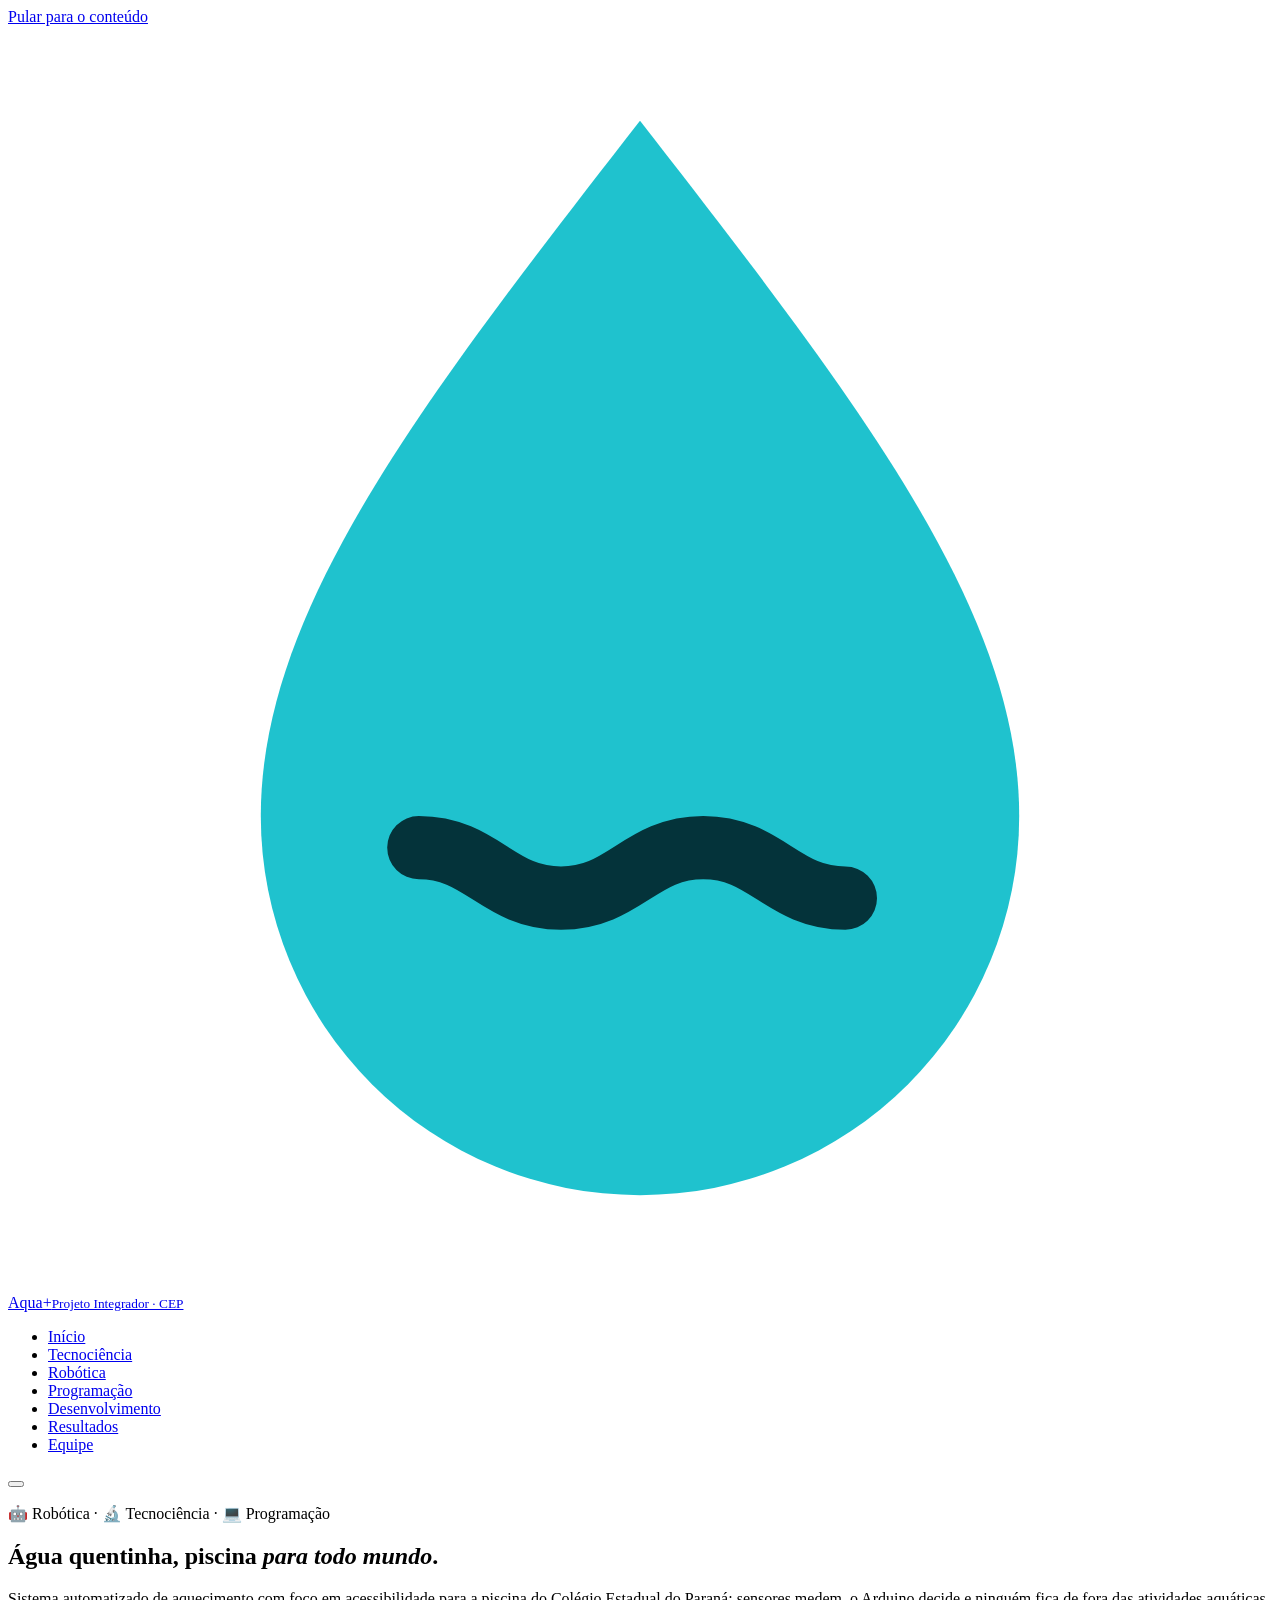
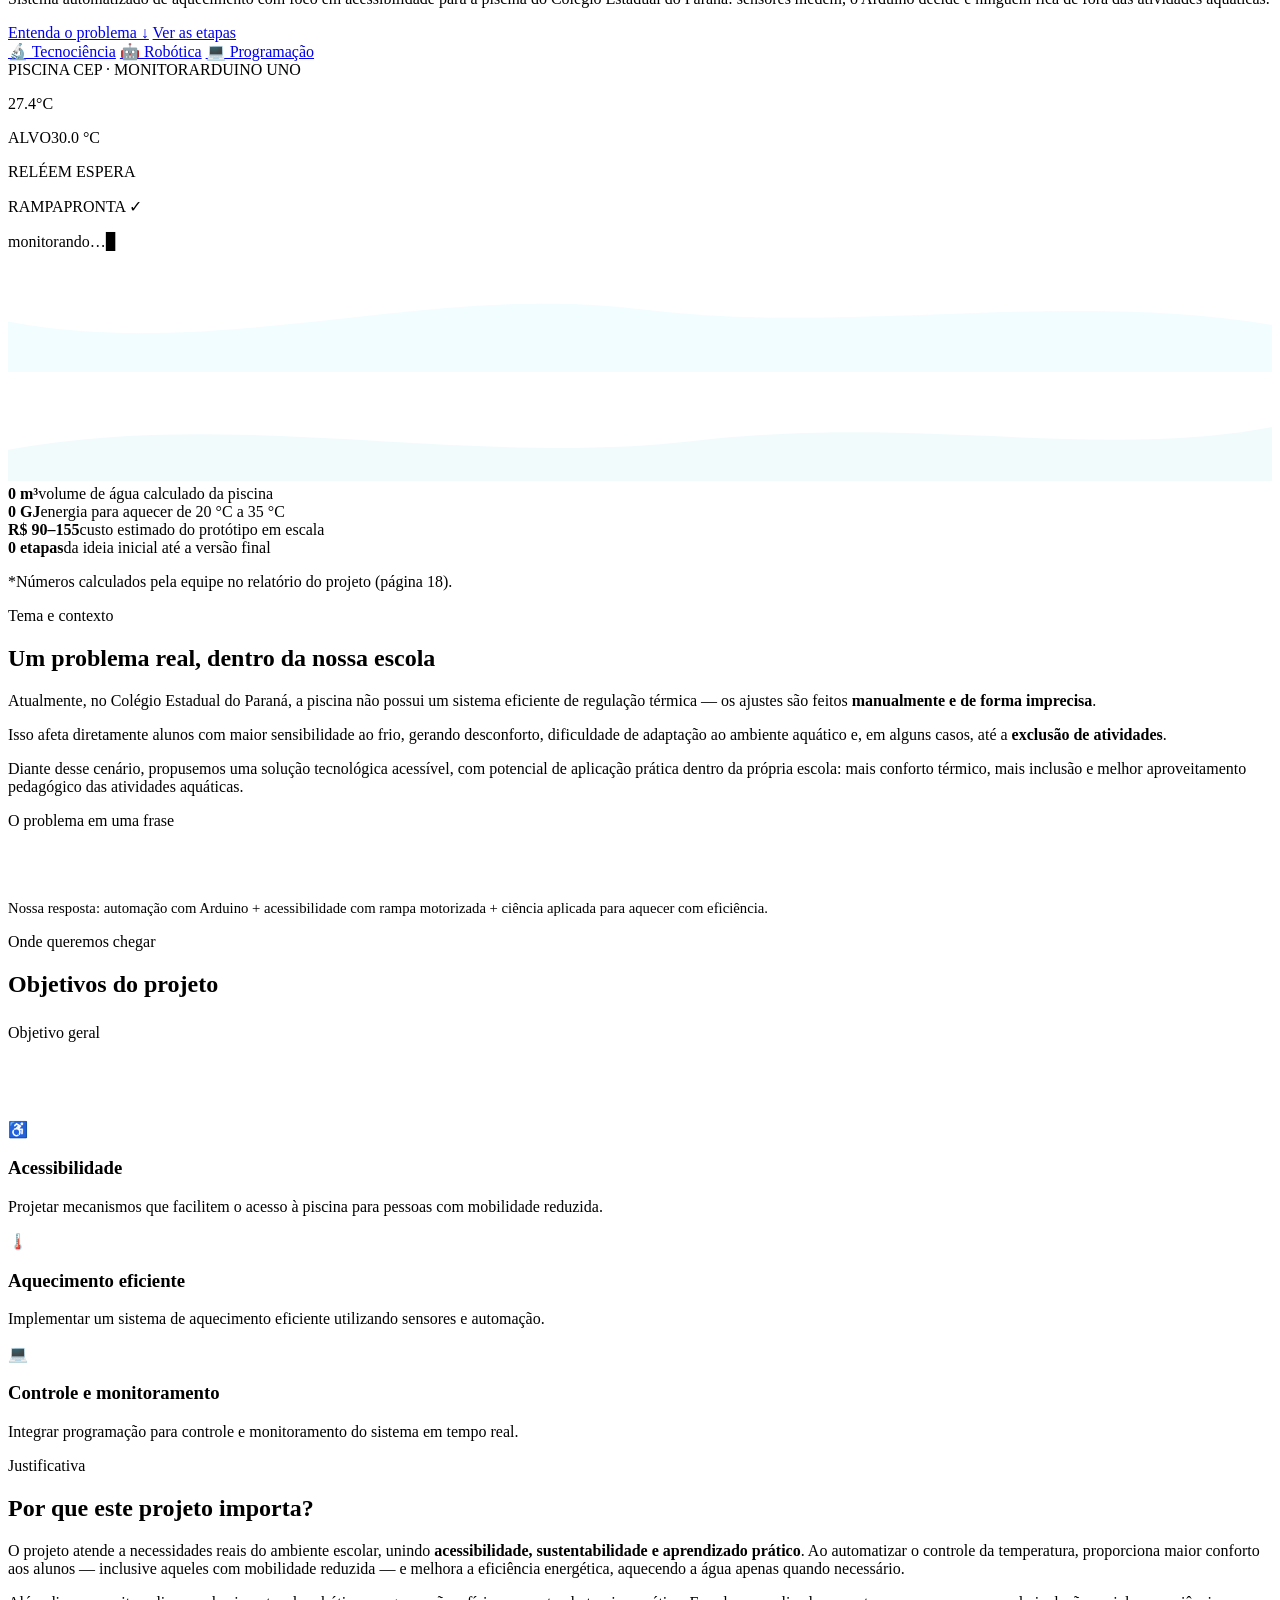
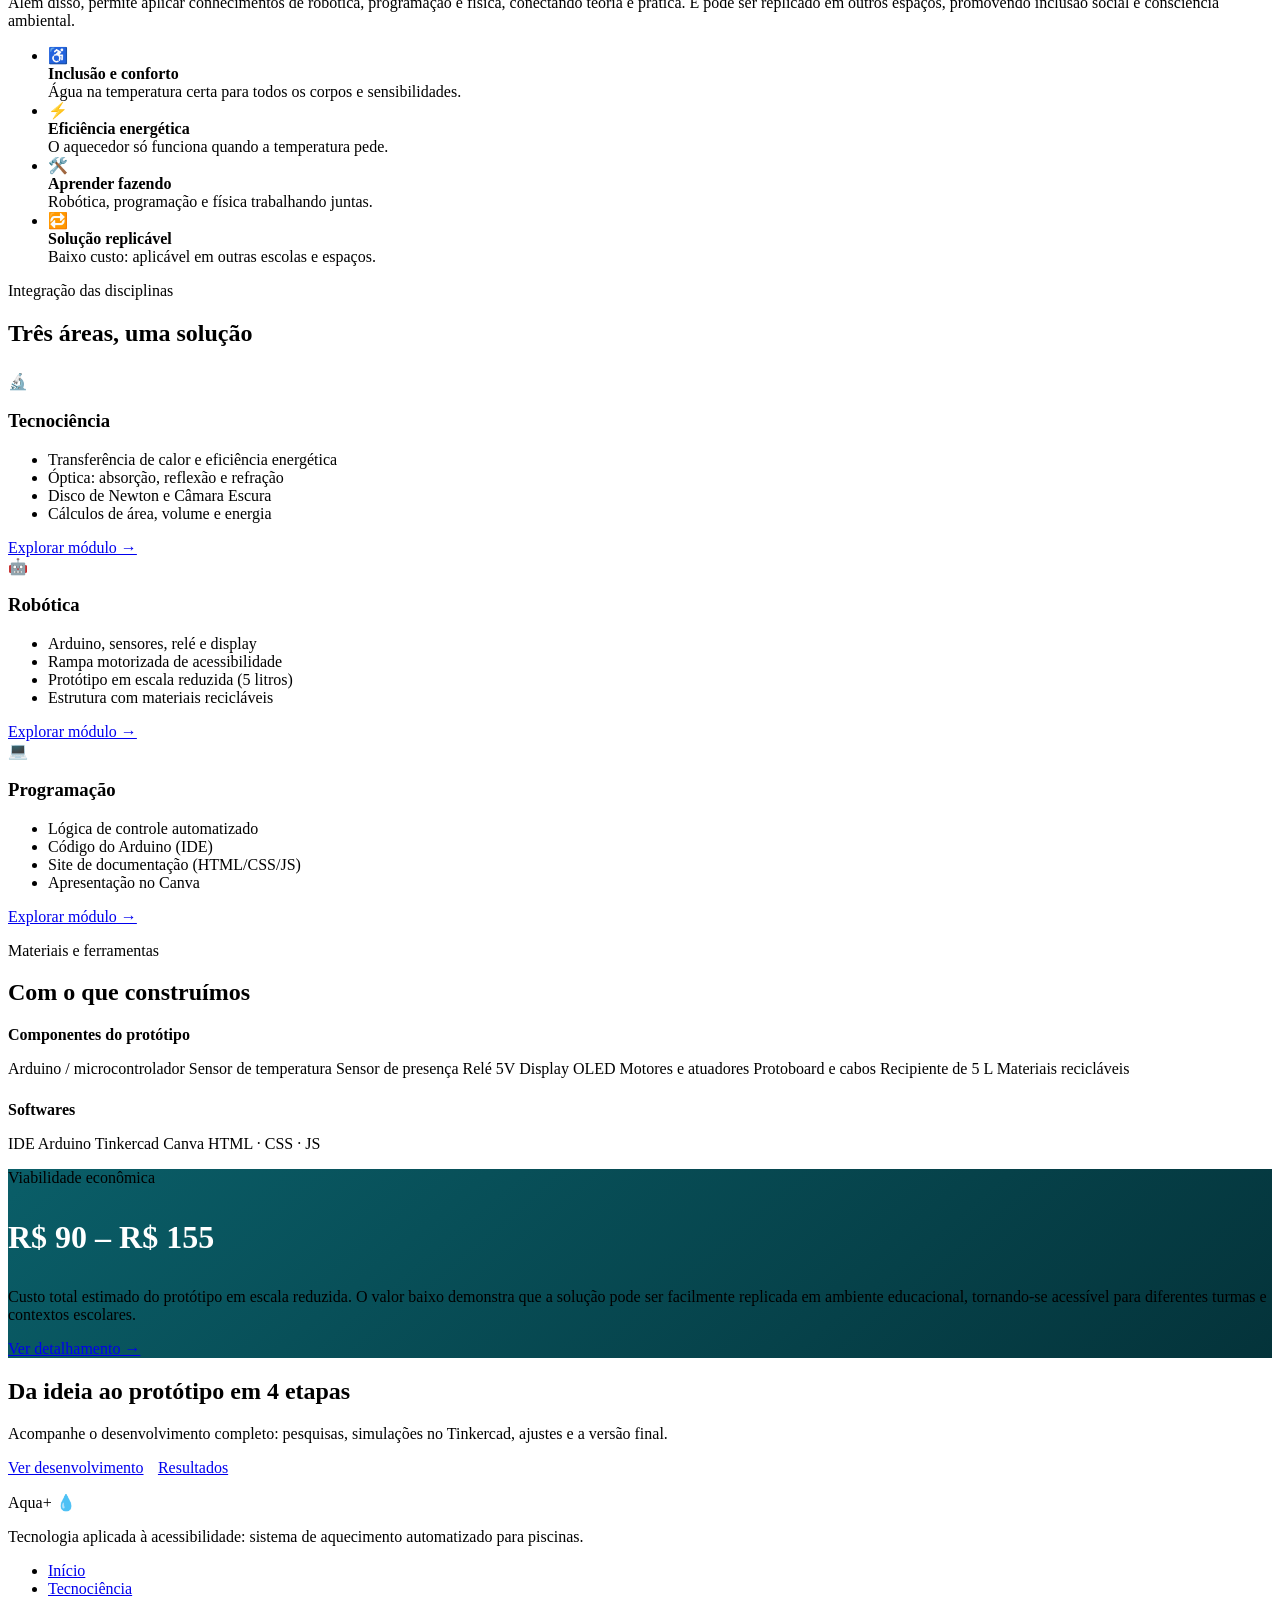
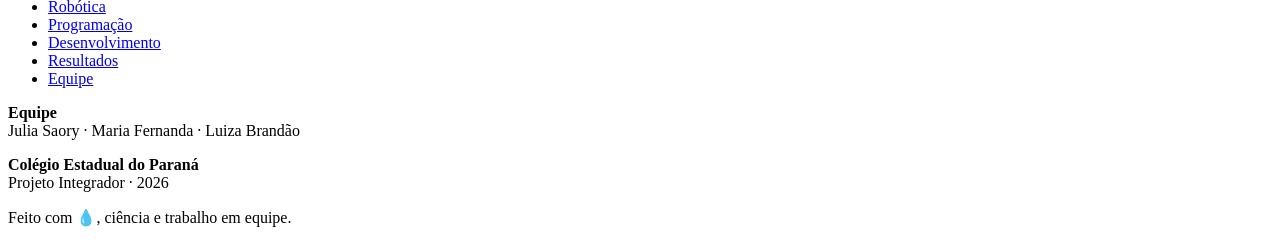
==== index.html @ fa9d85ea "Add initial HTML structure for Aqua+ project This is the initial commit of the project, containing t" ====
<!DOCTYPE html>
<html lang="pt-BR">
<head>
<meta charset="UTF-8">
<meta name="viewport" content="width=device-width, initial-scale=1.0">
<title>Início · Aqua+ — Aquecimento Automatizado e Acessibilidade | Projeto Integrador CEP</title>
<meta name="description" content="Sistema automatizado de aquecimento com foco em acessibilidade para a piscina do Colégio Estadual do Paraná — Projeto Integrador de Robótica, Tecnociência e Programação.">
<meta name="theme-color" content="#04333a">
<link rel="icon" href="data:image/svg+xml,<svg xmlns=%22http://www.w3.org/2000/svg%22 viewBox=%220 0 100 100%22><text y=%22.9em%22 font-size=%2290%22>💧</text></svg>">
<link rel="preconnect" href="https://fonts.googleapis.com">
<link rel="preconnect" href="https://fonts.gstatic.com" crossorigin>
<link href="https://fonts.googleapis.com/css2?family=Atkinson+Hyperlegible:ital,wght@0,400;0,700;1,400&family=JetBrains+Mono:wght@400;700&family=Unbounded:wght@400;600;700;900&display=swap" rel="stylesheet">
<link rel="stylesheet" href="css/estilo.css">
</head>
<body>
<a class="pular" href="#conteudo">Pular para o conteúdo</a>

<header class="topbar">
  <div class="wrap">
    <a class="brand" href="index.html">
      <svg class="brand-mark" viewBox="0 0 40 40" aria-hidden="true">
        <path d="M20 3C13 12 8 18.5 8 25a12 12 0 0 0 24 0c0-6.5-5-13-12-22Z" fill="#1fc2ce"/>
        <path d="M13 26c2 0 2.5 1.6 4.5 1.6S20 26 22 26s2.5 1.6 4.5 1.6" stroke="#04333a" stroke-width="2" fill="none" stroke-linecap="round"/>
      </svg>
      <span class="brand-text">Aqua+<small>Projeto Integrador · CEP</small></span>
    </a>
    <nav class="menu" aria-label="Navegação principal">
      <ul>
        <li><a href="index.html" class="active" aria-current="page">Início</a></li>
        <li><a href="tecnociencia.html">Tecnociência</a></li>
        <li><a href="robotica.html">Robótica</a></li>
        <li><a href="programacao.html">Programação</a></li>
        <li><a href="desenvolvimento.html">Desenvolvimento</a></li>
        <li><a href="resultados.html">Resultados</a></li>
        <li><a href="equipe.html">Equipe</a></li>
      </ul>
    </nav>
    <button class="nav-toggle" aria-expanded="false" aria-label="Abrir menu">
      <span></span><span></span><span></span>
    </button>
  </div>
</header>

<main id="conteudo">

  <!-- HERO -->
  <section class="hero">
    <div class="wrap hero-grid">
      <div>
        <p class="eyebrow">🤖 Robótica · 🔬 Tecnociência · 💻 Programação</p>
        <h1 class="hero-title">Água quentinha, piscina <em>para todo mundo</em>.</h1>
        <p class="hero-sub">
          Sistema automatizado de aquecimento com foco em acessibilidade para a piscina do
          Colégio Estadual do Paraná: sensores medem, o Arduino decide e ninguém fica de fora
          das atividades aquáticas.
        </p>
        <div class="hero-actions">
          <a class="btn btn-solid" href="#contexto">Entenda o problema ↓</a>
          <a class="btn btn-line" href="desenvolvimento.html">Ver as etapas</a>
        </div>
        <div class="hero-disc">
          <a class="chip-disc" href="tecnociencia.html">🔬 Tecnociência</a>
          <a class="chip-disc" href="robotica.html">🤖 Robótica</a>
          <a class="chip-disc" href="programacao.html">💻 Programação</a>
        </div>
      </div>
      <div class="hero-painel">
        <div class="oled" aria-label="Simulação do painel do sistema: temperatura da piscina em torno de 27 graus, alvo de 30 graus, relé em espera e rampa pronta.">
          <div class="oled-head"><span>PISCINA CEP · MONITOR</span><span>ARDUINO UNO</span></div>
          <p class="oled-temp"><span data-oled-temp>27.4</span>°C</p>
          <p class="oled-line"><span>ALVO</span><span>30.0 °C</span></p>
          <p class="oled-line"><span>RELÉ</span><span class="standby">EM ESPERA</span></p>
          <p class="oled-line"><span>RAMPA</span><span class="ok">PRONTA ✓</span></p>
          <p class="oled-status">monitorando…<span class="cursor">▊</span></p>
        </div>
      </div>
    </div>
    <div class="waves" aria-hidden="true">
      <svg class="w1" viewBox="0 0 1440 120" preserveAspectRatio="none"><path d="M0 62 C 240 108 480 18 720 48 C 960 78 1200 26 1440 66 L 1440 120 L 0 120 Z" fill="rgba(157,238,243,.14)"/></svg>
      <svg class="w2" viewBox="0 0 1440 120" preserveAspectRatio="none"><path d="M0 84 C 260 36 520 104 780 74 C 1040 44 1240 96 1440 58 L 1440 120 L 0 120 Z" fill="#f2fbfc"/></svg>
    </div>
  </section>

  <!-- NÚMEROS -->
  <div class="stats">
    <div class="wrap">
      <div class="stats-grid">
        <div class="stat reveal"><b><span class="num" data-count="4282.8" data-dec="1">0</span> m³</b><span>volume de água calculado da piscina</span></div>
        <div class="stat reveal"><b><span class="num" data-count="268.8" data-dec="1">0</span> GJ</b><span>energia para aquecer de 20 °C a 35 °C</span></div>
        <div class="stat reveal"><b>R$ 90–155</b><span>custo estimado do protótipo em escala</span></div>
        <div class="stat reveal"><b><span class="num" data-count="4">0</span> etapas</b><span>da ideia inicial até a versão final</span></div>
      </div>
      <p class="nota">*Números calculados pela equipe no relatório do projeto (página 18).</p>
    </div>
  </div>

  <!-- TEMA E CONTEXTO -->
  <section class="section" id="contexto">
    <div class="wrap split">
      <div>
        <p class="sec-tag">Tema e contexto</p>
        <h2 class="sec-title">Um problema real, dentro da nossa escola</h2>
        <p>
          Atualmente, no Colégio Estadual do Paraná, a piscina não possui um sistema eficiente
          de regulação térmica — os ajustes são feitos <strong>manualmente e de forma imprecisa</strong>.
        </p>
        <p style="margin-top:1rem">
          Isso afeta diretamente alunos com maior sensibilidade ao frio, gerando desconforto,
          dificuldade de adaptação ao ambiente aquático e, em alguns casos, até a
          <strong>exclusão de atividades</strong>.
        </p>
        <p style="margin-top:1rem">
          Diante desse cenário, propusemos uma solução tecnológica acessível, com potencial de
          aplicação prática dentro da própria escola: mais conforto térmico, mais inclusão e
          melhor aproveitamento pedagógico das atividades aquáticas.
        </p>
      </div>
      <div class="painel reveal">
        <p class="painel-rotulo">O problema em uma frase</p>
        <p style="font-size:1.25rem;line-height:1.5;color:#fff">
          “Sem controle preciso de temperatura, a piscina deixa de ser um espaço de
          aprendizagem para alguns estudantes.”
        </p>
        <p style="margin-top:1.2rem;font-size:.92rem">
          Nossa resposta: automação com Arduino + acessibilidade com rampa motorizada +
          ciência aplicada para aquecer com eficiência.
        </p>
      </div>
    </div>
  </section>

  <!-- OBJETIVOS -->
  <section class="section" id="objetivos" style="padding-top:0">
    <div class="wrap">
      <p class="sec-tag">Onde queremos chegar</p>
      <h2 class="sec-title">Objetivos do projeto</h2>
      <div class="grid" style="margin-top:1.6rem">
        <div class="painel reveal">
          <p class="painel-rotulo">Objetivo geral</p>
          <p style="font-size:1.12rem;color:#fff">
            Desenvolver um sistema integrado que combine soluções de acessibilidade e
            aquecimento para piscinas, utilizando conhecimentos de robótica, tecnociência e
            programação para criar uma solução funcional e sustentável.
          </p>
        </div>
        <div class="grid g3">
          <div class="card reveal"><span class="ico" aria-hidden="true">♿</span>
            <h3>Acessibilidade</h3>
            <p>Projetar mecanismos que facilitem o acesso à piscina para pessoas com mobilidade reduzida.</p>
          </div>
          <div class="card reveal"><span class="ico" aria-hidden="true">🌡️</span>
            <h3>Aquecimento eficiente</h3>
            <p>Implementar um sistema de aquecimento eficiente utilizando sensores e automação.</p>
          </div>
          <div class="card reveal"><span class="ico" aria-hidden="true">💻</span>
            <h3>Controle e monitoramento</h3>
            <p>Integrar programação para controle e monitoramento do sistema em tempo real.</p>
          </div>
        </div>
      </div>
    </div>
  </section>

  <!-- JUSTIFICATIVA -->
  <section class="section" id="justificativa" style="padding-top:0">
    <div class="wrap split">
      <div>
        <p class="sec-tag">Justificativa</p>
        <h2 class="sec-title">Por que este projeto importa?</h2>
        <p>
          O projeto atende a necessidades reais do ambiente escolar, unindo
          <strong>acessibilidade, sustentabilidade e aprendizado prático</strong>.
          Ao automatizar o controle da temperatura, proporciona maior conforto aos alunos —
          inclusive aqueles com mobilidade reduzida — e melhora a eficiência energética,
          aquecendo a água apenas quando necessário.
        </p>
        <p style="margin-top:1rem">
          Além disso, permite aplicar conhecimentos de robótica, programação e física,
          conectando teoria e prática. E pode ser replicado em outros espaços, promovendo
          inclusão social e consciência ambiental.
        </p>
      </div>
      <ul class="checklist">
        <li class="reveal"><span class="ok" aria-hidden="true">♿</span><div><strong>Inclusão e conforto</strong><br>Água na temperatura certa para todos os corpos e sensibilidades.</div></li>
        <li class="reveal"><span class="ok" aria-hidden="true">⚡</span><div><strong>Eficiência energética</strong><br>O aquecedor só funciona quando a temperatura pede.</div></li>
        <li class="reveal"><span class="ok" aria-hidden="true">🛠️</span><div><strong>Aprender fazendo</strong><br>Robótica, programação e física trabalhando juntas.</div></li>
        <li class="reveal"><span class="ok" aria-hidden="true">🔁</span><div><strong>Solução replicável</strong><br>Baixo custo: aplicável em outras escolas e espaços.</div></li>
      </ul>
    </div>
  </section>

  <!-- DISCIPLINAS -->
  <section class="section" id="disciplinas" style="padding-top:0">
    <div class="wrap">
      <p class="sec-tag">Integração das disciplinas</p>
      <h2 class="sec-title">Três áreas, uma solução</h2>
      <div class="grid g3" style="margin-top:1.6rem">
        <div class="card reveal">
          <span class="ico" aria-hidden="true">🔬</span>
          <h3>Tecnociência</h3>
          <ul>
            <li>Transferência de calor e eficiência energética</li>
            <li>Óptica: absorção, reflexão e refração</li>
            <li>Disco de Newton e Câmara Escura</li>
            <li>Cálculos de área, volume e energia</li>
          </ul>
          <a class="card-link" href="tecnociencia.html">Explorar módulo →</a>
        </div>
        <div class="card reveal">
          <span class="ico" aria-hidden="true">🤖</span>
          <h3>Robótica</h3>
          <ul>
            <li>Arduino, sensores, relé e display</li>
            <li>Rampa motorizada de acessibilidade</li>
            <li>Protótipo em escala reduzida (5 litros)</li>
            <li>Estrutura com materiais recicláveis</li>
          </ul>
          <a class="card-link" href="robotica.html">Explorar módulo →</a>
        </div>
        <div class="card reveal">
          <span class="ico" aria-hidden="true">💻</span>
          <h3>Programação</h3>
          <ul>
            <li>Lógica de controle automatizado</li>
            <li>Código do Arduino (IDE)</li>
            <li>Site de documentação (HTML/CSS/JS)</li>
            <li>Apresentação no Canva</li>
          </ul>
          <a class="card-link" href="programacao.html">Explorar módulo →</a>
        </div>
      </div>
    </div>
  </section>

  <!-- MATERIAIS -->
  <section class="section" id="materiais" style="padding-top:0">
    <div class="wrap split">
      <div>
        <p class="sec-tag">Materiais e ferramentas</p>
        <h2 class="sec-title">Com o que construímos</h2>
        <p><strong>Componentes do protótipo</strong></p>
        <div style="margin:.6rem 0 1.4rem">
          <span class="tag">Arduino / microcontrolador</span>
          <span class="tag">Sensor de temperatura</span>
          <span class="tag">Sensor de presença</span>
          <span class="tag">Relé 5V</span>
          <span class="tag">Display OLED</span>
          <span class="tag">Motores e atuadores</span>
          <span class="tag">Protoboard e cabos</span>
          <span class="tag">Recipiente de 5 L</span>
          <span class="tag">Materiais recicláveis</span>
        </div>
        <p><strong>Softwares</strong></p>
        <div style="margin-top:.6rem">
          <span class="tag">IDE Arduino</span>
          <span class="tag">Tinkercad</span>
          <span class="tag">Canva</span>
          <span class="tag">HTML · CSS · JS</span>
        </div>
      </div>
      <div class="painel heat reveal" style="background:linear-gradient(140deg,#0a5e68,#04333a)">
        <p class="painel-rotulo">Viabilidade econômica</p>
        <p style="font-size:2rem;font-family:var(--display);font-weight:900;color:#fff">R$ 90 – R$ 155</p>
        <p style="margin-top:.8rem">
          Custo total estimado do protótipo em escala reduzida. O valor baixo demonstra que a
          solução pode ser facilmente replicada em ambiente educacional, tornando-se acessível
          para diferentes turmas e contextos escolares.
        </p>
        <a class="btn btn-solid" style="margin-top:1.4rem" href="robotica.html">Ver detalhamento →</a>
      </div>
    </div>
  </section>

  <!-- CTA -->
  <section class="section" style="padding-top:0">
    <div class="wrap">
      <div class="cta-band reveal">
        <div>
          <h2>Da ideia ao protótipo em 4 etapas</h2>
          <p>Acompanhe o desenvolvimento completo: pesquisas, simulações no Tinkercad, ajustes e a versão final.</p>
        </div>
        <div style="display:flex;gap:.9rem;flex-wrap:wrap;position:relative;z-index:2">
          <a class="btn btn-solid" href="desenvolvimento.html">Ver desenvolvimento</a>
          <a class="btn btn-line" href="resultados.html">Resultados</a>
        </div>
      </div>
    </div>
  </section>

</main>

<footer class="footer">
  <div class="wrap footer-grid">
    <div>
      <p class="footer-brand">Aqua+ 💧</p>
      <p>Tecnologia aplicada à acessibilidade: sistema de aquecimento automatizado para piscinas.</p>
    </div>
    <nav aria-label="Mapa do site">
      <ul>
        <li><a href="index.html">Início</a></li>
        <li><a href="tecnociencia.html">Tecnociência</a></li>
        <li><a href="robotica.html">Robótica</a></li>
        <li><a href="programacao.html">Programação</a></li>
        <li><a href="desenvolvimento.html">Desenvolvimento</a></li>
        <li><a href="resultados.html">Resultados</a></li>
        <li><a href="equipe.html">Equipe</a></li>
      </ul>
    </nav>
    <div>
      <p><strong>Equipe</strong><br>Julia Saory · Maria Fernanda · Luiza Brandão</p>
      <p><strong>Colégio Estadual do Paraná</strong><br>Projeto Integrador · <span id="ano">2026</span></p>
    </div>
  </div>
  <div class="wrap footer-base"><p>Feito com 💧, ciência e trabalho em equipe.</p></div>
</footer>

<script src="js/script.js"></script>
</body>
</html>
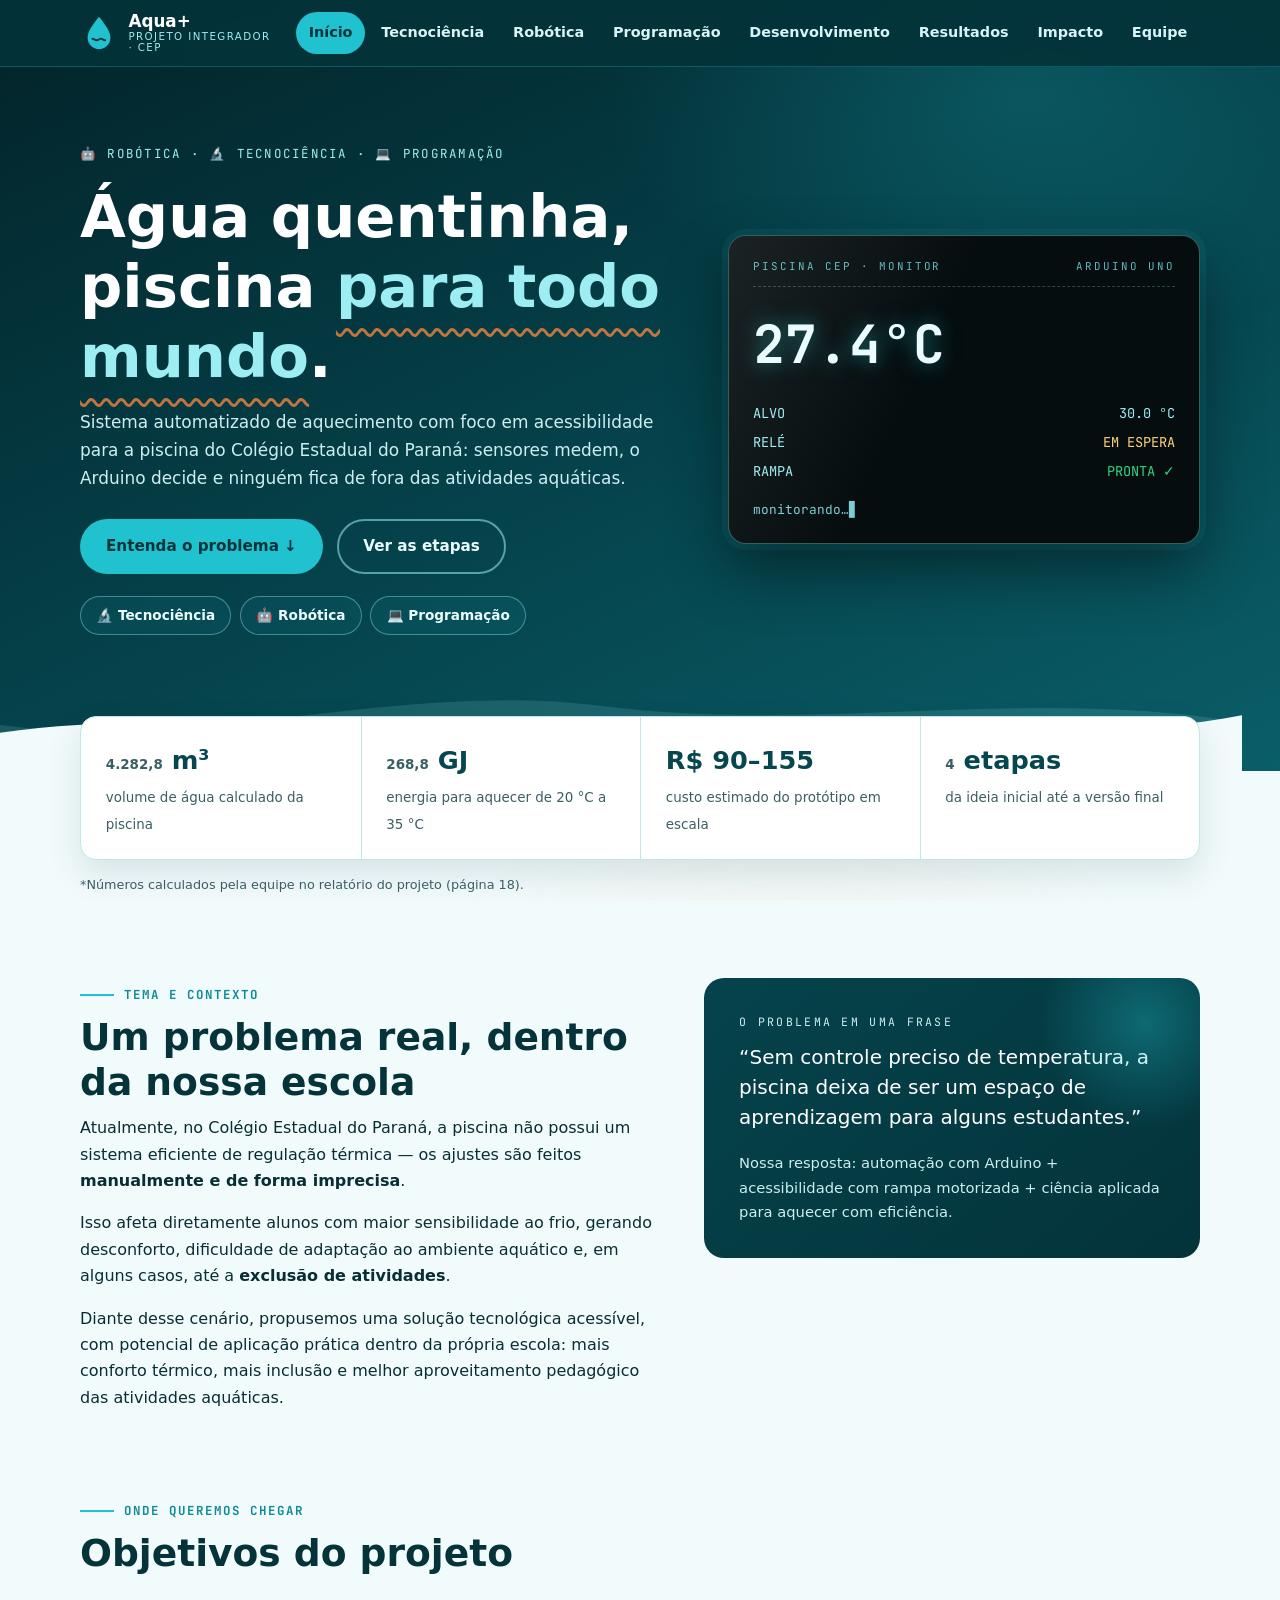
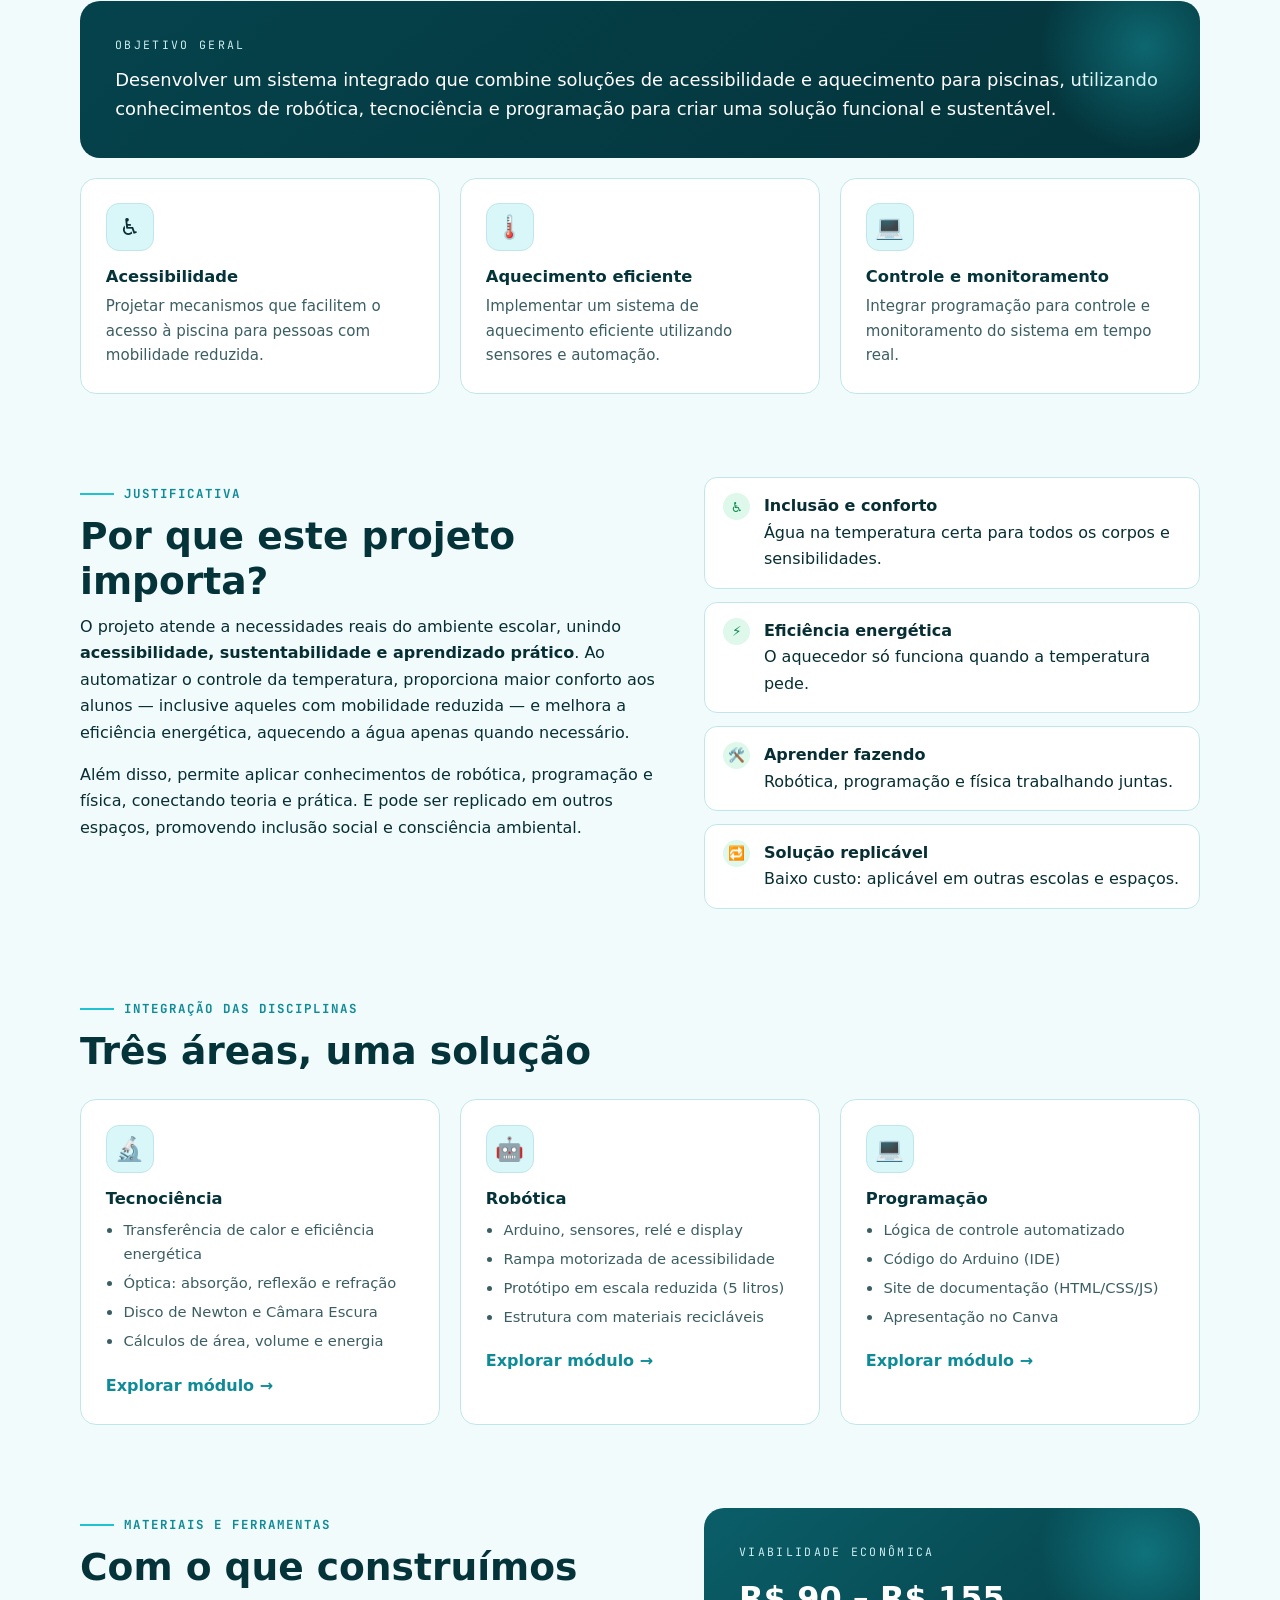
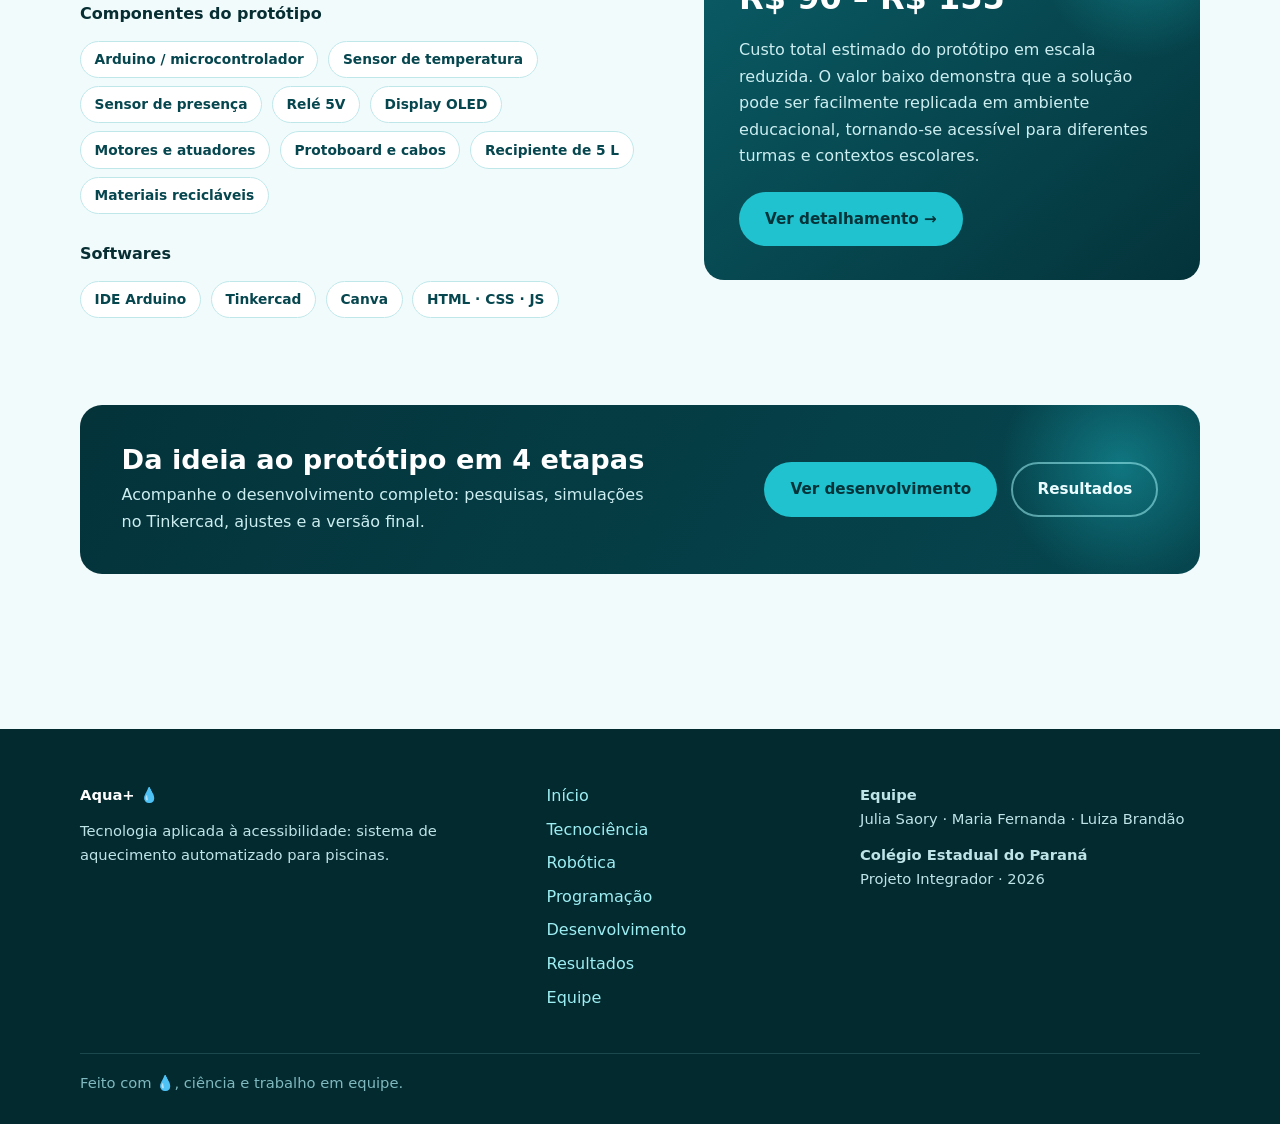
==== commit b9c44a7c: "Replace 'Equipe' link with 'Impacto' and add it back" ====
--- a/index.html
+++ b/index.html
@@ -32,7 +32,8 @@
         <li><a href="programacao.html">Programação</a></li>
         <li><a href="desenvolvimento.html">Desenvolvimento</a></li>
         <li><a href="resultados.html">Resultados</a></li>
-        <li><a href="equipe.html">Equipe</a></li>
+        <li><a href="impacto.html">Impacto</a></li>
+<li><a href="equipe.html">Equipe</a></li>
       </ul>
     </nav>
     <button class="nav-toggle" aria-expanded="false" aria-label="Abrir menu">
--- a/css/estilo.css
+++ b/css/estilo.css
@@ -0,0 +1,515 @@
+/* ==========================================================================
+   AQUA+ · Projeto Integrador — Robótica, Tecnociência e Programação
+   Paleta: teal profundo + ciano + branco (identidade do PDF)
+   Tipografia: Unbounded (títulos) + Atkinson Hyperlegible (texto) —
+   fonte desenhada para facilitar a leitura, escolha coerente com o
+   tema de acessibilidade do projeto.
+   ========================================================================== */
+
+:root{
+  --fundo:#f2fbfc;        --papel:#ffffff;
+  --tinta:#072e33;        --tinta-suave:#3b5e63;
+  --profundo:#04333a;     --profundo-2:#06464f;
+  --teal:#0f8b98;         --ciano:#1fc2ce;
+  --agua-clara:#9deef3;   --espuma:#d9f6f8;
+  --calor:#ff8a3d;        --calor-2:#f45d2c;
+  --ok:#31d482;           --borda:#bfe7ea;
+  --raio:16px;
+  --sombra:0 14px 34px rgba(4,51,58,.12);
+  --display:'Unbounded',system-ui,sans-serif;
+  --corpo:'Atkinson Hyperlegible',system-ui,sans-serif;
+  --mono:'JetBrains Mono',ui-monospace,monospace;
+}
+
+*{margin:0;padding:0;box-sizing:border-box}
+html{scroll-behavior:smooth}
+[id]{scroll-margin-top:92px}
+img,svg{max-width:100%;height:auto}
+body{
+  font-family:var(--corpo);color:var(--tinta);background:var(--fundo);
+  line-height:1.65;-webkit-font-smoothing:antialiased;
+}
+/* fundo ambiente em camadas (água + calor, bem sutil) */
+body::before{
+  content:"";position:fixed;inset:0;z-index:-1;pointer-events:none;
+  background:
+    radial-gradient(60rem 40rem at 112% -10%, rgba(31,194,206,.16), transparent 60%),
+    radial-gradient(50rem 36rem at -18% 42%, rgba(15,139,152,.10), transparent 60%),
+    radial-gradient(42rem 30rem at 62% 118%, rgba(255,138,61,.08), transparent 60%);
+}
+h1,h2,h3,h4{font-family:var(--display);line-height:1.18;color:var(--profundo)}
+a{color:var(--teal)}
+:focus-visible{outline:3px solid var(--ciano);outline-offset:3px;border-radius:6px}
+
+.pular{
+  position:absolute;left:-999px;top:0;background:var(--ciano);color:var(--profundo);
+  padding:.7rem 1.2rem;border-radius:0 0 10px 0;font-weight:700;z-index:99;text-decoration:none;
+}
+.pular:focus{left:0}
+
+.wrap{width:min(1120px,92%);margin-inline:auto}
+.section{padding:clamp(3.2rem,6.5vw,5.5rem) 0}
+.sec-tag{
+  display:inline-flex;align-items:center;gap:.6rem;font-family:var(--mono);
+  font-size:.78rem;letter-spacing:.16em;text-transform:uppercase;color:var(--teal);font-weight:700;
+}
+.sec-tag::before{content:"";width:34px;height:2px;background:var(--ciano)}
+.sec-title{font-size:clamp(1.55rem,3.4vw,2.35rem);font-weight:700;margin:.6rem 0 .7rem}
+.sec-lead{max-width:66ch;color:var(--tinta-suave);font-size:1.05rem}
+.nota{font-size:.8rem;color:var(--tinta-suave);margin-top:.9rem}
+
+/* ---------- Botões e chips ---------- */
+.btn{
+  display:inline-flex;align-items:center;gap:.5rem;font-family:var(--corpo);font-weight:700;
+  padding:.8rem 1.5rem;border-radius:999px;border:2px solid transparent;cursor:pointer;
+  text-decoration:none;font-size:.95rem;transition:transform .25s,background .25s,border-color .25s;
+}
+.btn:active{transform:scale(.97)}
+.btn-solid{background:var(--ciano);color:var(--profundo)}
+.btn-solid:hover{background:var(--agua-clara);transform:translateY(-2px)}
+.btn-teal{background:var(--teal);color:#fff}
+.btn-teal:hover{background:var(--profundo-2);transform:translateY(-2px)}
+.btn-line{border-color:rgba(157,238,243,.55);color:#eafcff;background:transparent}
+.btn-line:hover{border-color:var(--agua-clara);background:rgba(31,194,206,.12)}
+.btn-line-dark{border-color:var(--teal);color:var(--teal);background:transparent}
+.btn-line-dark:hover{background:rgba(15,139,152,.08)}
+.tag{
+  display:inline-block;background:var(--papel);border:1px solid var(--borda);color:var(--profundo-2);
+  padding:.4rem .85rem;border-radius:999px;font-size:.86rem;font-weight:700;margin:.25rem .3rem .25rem 0;
+}
+
+/* ---------- Barra de navegação ---------- */
+.topbar{
+  position:fixed;inset:0 0 auto;z-index:50;background:rgba(4,51,58,.93);
+  backdrop-filter:blur(8px);border-bottom:1px solid rgba(31,194,206,.28);
+}
+.topbar .wrap{display:flex;align-items:center;justify-content:space-between;gap:1rem;min-height:66px}
+.brand{display:flex;align-items:center;gap:.65rem;text-decoration:none}
+.brand-mark{width:38px;height:38px;flex:none}
+.brand-text{font-family:var(--display);font-weight:700;font-size:1.05rem;color:#fff;line-height:1.05}
+.brand-text small{
+  display:block;font-family:var(--corpo);font-weight:400;font-size:.64rem;
+  letter-spacing:.14em;text-transform:uppercase;color:var(--agua-clara);
+}
+.menu ul{display:flex;gap:.2rem;list-style:none}
+.menu a{
+  display:block;padding:.55rem .8rem;color:#d7f4f6;text-decoration:none;font-weight:700;
+  font-size:.9rem;border-radius:999px;transition:background .25s,color .25s;
+}
+.menu a:hover{color:#fff;background:rgba(31,194,206,.16)}
+.menu a.active{color:var(--profundo);background:var(--ciano)}
+.nav-toggle{display:none;background:none;border:0;padding:.65rem;cursor:pointer}
+.nav-toggle span{display:block;width:24px;height:2px;background:#fff;border-radius:2px;margin:5px 0;transition:.3s}
+
+/* ---------- Hero (Home) ---------- */
+.hero{
+  position:relative;overflow:hidden;color:#fff;padding:9rem 0 0;
+  background:linear-gradient(155deg,#032329 0%,#05434c 55%,#0a5e68 100%);
+}
+.hero::after{
+  content:"";position:absolute;inset:0;pointer-events:none;
+  background:radial-gradient(42rem 26rem at 80% 12%,rgba(31,194,206,.20),transparent 62%);
+  animation:respiro 8s ease-in-out infinite alternate;
+}
+@keyframes respiro{from{opacity:.55}to{opacity:1}}
+.hero-grid{
+  position:relative;z-index:2;display:grid;grid-template-columns:1.12fr .88fr;
+  gap:3rem;align-items:center;padding-bottom:8.5rem;
+}
+.eyebrow{
+  font-family:var(--mono);font-size:.78rem;letter-spacing:.18em;text-transform:uppercase;
+  color:var(--agua-clara);margin-bottom:1.1rem;
+}
+.hero-title{color:#fff;font-size:clamp(2.1rem,5.2vw,3.7rem);font-weight:900;margin-bottom:1.1rem}
+.hero-title em{
+  font-style:normal;color:var(--agua-clara);
+  text-decoration:underline wavy rgba(255,138,61,.75);
+  text-decoration-thickness:3px;text-underline-offset:.35em;
+}
+.hero-sub{color:#cdeef1;max-width:56ch;font-size:1.06rem}
+.hero-actions{display:flex;flex-wrap:wrap;gap:.9rem;margin:1.6rem 0 1.4rem}
+.hero-disc{display:flex;flex-wrap:wrap;gap:.55rem}
+.chip-disc{
+  color:#eafcff;text-decoration:none;font-size:.85rem;font-weight:700;padding:.45rem .95rem;
+  border:1px solid rgba(157,238,243,.4);border-radius:999px;background:rgba(31,194,206,.08);
+  transition:background .25s,transform .25s;
+}
+.chip-disc:hover{background:rgba(31,194,206,.22);transform:translateY(-2px)}
+
+/* ondas no rodapé do hero */
+.waves{position:absolute;left:0;right:0;bottom:-1px;height:110px;overflow:hidden;pointer-events:none;z-index:1}
+.waves svg{position:absolute;bottom:0;left:-3%;width:106%;height:100%}
+.w1{animation:balanco 9s ease-in-out infinite alternate}
+.w2{animation:balanco 6.5s ease-in-out infinite alternate-reverse}
+@keyframes balanco{from{transform:translateX(-1.3%)}to{transform:translateX(1.3%)}}
+
+/* ---------- Display estilo OLED ---------- */
+.oled{
+  position:relative;background:#050d0f;border:1px solid rgba(157,238,243,.35);border-radius:18px;
+  padding:1.4rem 1.5rem;font-family:var(--mono);color:var(--agua-clara);
+  box-shadow:0 0 0 6px rgba(31,194,206,.08),0 26px 60px rgba(0,0,0,.45);
+}
+.oled::after{
+  content:"";position:absolute;inset:0;border-radius:18px;pointer-events:none;
+  background:linear-gradient(115deg,rgba(255,255,255,.09),transparent 42%);
+}
+.oled-head{
+  display:flex;justify-content:space-between;gap:1rem;font-size:.68rem;letter-spacing:.18em;
+  color:#5fb9c0;border-bottom:1px dashed rgba(157,238,243,.25);padding-bottom:.6rem;margin-bottom:.9rem;
+}
+.oled-temp{
+  font-size:clamp(2.3rem,5vw,3.3rem);font-weight:700;color:#eafcff;
+  text-shadow:0 0 20px rgba(31,194,206,.55);margin-bottom:.6rem;
+}
+.oled-line{display:flex;justify-content:space-between;font-size:.85rem;padding:.22rem 0}
+.oled-status{margin-top:.8rem;font-size:.8rem;color:#7fcdd3}
+.oled .ok{color:var(--ok)} .oled .standby{color:#ffd27a}
+.cursor{animation:pisca 1s steps(2) infinite}
+@keyframes pisca{50%{opacity:0}}
+
+/* ---------- Faixa de estatísticas ---------- */
+.stats{position:relative;z-index:3;margin-top:-3.4rem}
+.stats-grid{
+  display:grid;grid-template-columns:repeat(4,1fr);background:var(--papel);
+  border:1px solid var(--borda);border-radius:var(--raio);box-shadow:var(--sombra);overflow:hidden;
+}
+.stat{padding:1.35rem 1.55rem;border-left:1px solid var(--borda)}
+.stat:first-child{border-left:0}
+.stat b{display:block;font-family:var(--display);font-size:clamp(1.15rem,2.3vw,1.6rem);color:var(--profundo-2);margin-bottom:.2rem}
+.stat span{font-size:.84rem;color:var(--tinta-suave)}
+
+/* ---------- Hero das páginas internas ---------- */
+.page-hero{
+  position:relative;overflow:hidden;color:#fff;padding:8.6rem 0 5.2rem;
+  background:linear-gradient(150deg,#03262b,#07505a 70%,#0a6a72);
+}
+.page-hero h1{color:#fff;font-size:clamp(1.8rem,4.4vw,2.9rem);font-weight:800;max-width:22ch;margin:.7rem 0 .8rem}
+.page-hero .hero-sub{max-width:62ch}
+.page-hero .mod{
+  font-family:var(--mono);font-size:.76rem;letter-spacing:.22em;text-transform:uppercase;
+  color:var(--agua-clara);display:inline-flex;align-items:center;gap:.6rem;
+}
+.page-hero .mod::before{content:"";width:34px;height:2px;background:var(--ciano)}
+.ghost{
+  position:absolute;right:-1.5rem;top:46%;transform:translateY(-50%);z-index:0;
+  font-family:var(--display);font-weight:900;line-height:1;user-select:none;pointer-events:none;
+  font-size:clamp(9rem,24vw,17rem);color:rgba(157,238,243,.07);
+}
+.page-hero .wrap{position:relative;z-index:2}
+
+/* ---------- Grades e cards ---------- */
+.grid{display:grid;gap:1.25rem}
+.g2{grid-template-columns:repeat(2,1fr)}
+.g3{grid-template-columns:repeat(3,1fr)}
+.g4{grid-template-columns:repeat(4,1fr)}
+.split{display:grid;grid-template-columns:1.08fr .92fr;gap:2.6rem;align-items:start}
+.card{
+  background:var(--papel);border:1px solid var(--borda);border-radius:var(--raio);
+  padding:1.55rem;position:relative;transition:transform .3s,box-shadow .3s,border-color .3s;
+}
+@media(hover:hover){
+  .card:hover{transform:translateY(-5px);box-shadow:var(--sombra);border-color:var(--ciano)}
+}
+.card .ico{
+  width:48px;height:48px;border-radius:13px;display:grid;place-items:center;font-size:1.45rem;
+  background:var(--espuma);border:1px solid var(--borda);margin-bottom:1rem;
+}
+.card.heat .ico{background:#ffeadb;border-color:#ffd0b0}
+.card h3{font-size:1.02rem;margin-bottom:.45rem}
+.card p{color:var(--tinta-suave);font-size:.94rem}
+.card-link{display:inline-block;margin-top:.9rem;font-weight:700;text-decoration:none;color:var(--teal)}
+.card-link:hover{text-decoration:underline}
+.card ul{margin:.6rem 0 0 1.1rem;color:var(--tinta-suave);font-size:.92rem}
+.card li{margin-bottom:.3rem}
+
+.painel{
+  background:linear-gradient(140deg,#05434c,#04333a);color:#eafcff;border-radius:20px;
+  padding:2.1rem 2.2rem;position:relative;overflow:hidden;
+}
+.painel::after{
+  content:"";position:absolute;right:-60px;top:-70px;width:230px;height:230px;border-radius:50%;
+  background:radial-gradient(circle,rgba(31,194,206,.35),transparent 65%);pointer-events:none;
+}
+.painel p{color:#cdeef1}
+.painel-rotulo{
+  font-family:var(--mono);font-size:.72rem;letter-spacing:.2em;text-transform:uppercase;
+  color:var(--agua-clara);margin-bottom:.7rem;
+}
+
+.checklist{list-style:none;display:grid;gap:.8rem}
+.checklist li{
+  display:flex;gap:.85rem;align-items:flex-start;background:var(--papel);
+  border:1px solid var(--borda);border-radius:13px;padding:.95rem 1.15rem;
+}
+.checklist .ok{
+  flex:none;width:27px;height:27px;border-radius:50%;display:grid;place-items:center;
+  background:rgba(49,212,130,.16);color:#0f8b50;font-weight:700;font-size:.85rem;
+}
+.checklist .melhoria .ok{background:rgba(255,138,61,.2);color:#c24914}
+
+/* ---------- Linha do tempo ---------- */
+.timeline{position:relative;display:grid;gap:2.1rem;padding-left:44px;margin-top:2.2rem}
+.timeline::before{
+  content:"";position:absolute;left:14px;top:10px;bottom:10px;width:2px;
+  background:linear-gradient(var(--ciano),var(--teal));
+}
+.t-item{position:relative}
+.t-item::before{
+  content:"";position:absolute;left:-37px;top:8px;width:16px;height:16px;border-radius:50%;
+  background:var(--ciano);box-shadow:0 0 0 5px rgba(31,194,206,.18);
+}
+.t-head{display:flex;flex-wrap:wrap;align-items:center;gap:.8rem;margin-bottom:.7rem}
+.t-badge{
+  font-family:var(--mono);font-size:.74rem;letter-spacing:.1em;background:var(--profundo);
+  color:var(--agua-clara);padding:.3rem .8rem;border-radius:999px;
+}
+.t-item h3{font-size:1.15rem}
+.t-item p{color:var(--tinta-suave);max-width:75ch}
+.t-list{margin:.8rem 0 0 1.15rem;color:var(--tinta-suave)}
+.t-list li{margin-bottom:.35rem}
+
+/* ---------- Desafios × Soluções ---------- */
+.d-card{
+  display:grid;grid-template-columns:1fr 1fr;background:var(--papel);
+  border:1px solid var(--borda);border-radius:var(--raio);overflow:hidden;
+}
+.d-l{padding:1.4rem 1.5rem}
+.d-l + .d-l{border-left:1px dashed var(--borda);background:#f6fdfe}
+.d-titulo{
+  display:inline-block;font-family:var(--mono);font-size:.7rem;letter-spacing:.16em;
+  text-transform:uppercase;padding:.25rem .7rem;border-radius:999px;margin-bottom:.6rem;font-weight:700;
+}
+.d-desafio .d-titulo{background:rgba(255,138,61,.16);color:#c24914}
+.d-solucao .d-titulo{background:rgba(49,212,130,.16);color:#0f8b50}
+.d-l p{color:var(--tinta-suave);font-size:.94rem}
+
+/* ---------- Fluxo (Robótica) ---------- */
+.flow{display:grid;grid-template-columns:1fr 36px 1fr 36px 1fr;gap:.9rem;align-items:stretch;margin-top:2rem}
+.flow-node{
+  background:var(--papel);border:1px solid var(--borda);border-radius:var(--raio);
+  padding:1.5rem;text-align:center;transition:transform .3s,box-shadow .3s;
+}
+.flow-node:hover{transform:translateY(-4px);box-shadow:var(--sombra)}
+.flow-node .f-ico{font-size:2rem;display:block;margin-bottom:.7rem}
+.flow-node h3{font-size:1rem;margin-bottom:.4rem}
+.flow-node p{color:var(--tinta-suave);font-size:.9rem}
+.flow-arrow{display:grid;place-items:center;color:var(--teal);font-size:1.7rem;animation:empurra 1.6s ease-in-out infinite}
+@keyframes empurra{50%{transform:translateX(6px)}}
+
+/* ---------- Etapas de lógica (Programação) ---------- */
+.steps{list-style:none;display:grid;gap:1rem;counter-reset:passo}
+.steps li{
+  display:grid;grid-template-columns:52px 1fr;gap:1.15rem;align-items:center;
+  background:var(--papel);border:1px solid var(--borda);border-radius:var(--raio);padding:1.15rem 1.4rem;
+}
+.f-num{
+  width:52px;height:52px;border-radius:14px;background:var(--profundo);color:var(--agua-clara);
+  font-family:var(--display);font-weight:700;font-size:1.2rem;display:grid;place-items:center;
+}
+.steps h3{font-size:1rem;margin-bottom:.2rem}
+.steps p{color:var(--tinta-suave);font-size:.93rem}
+
+/* ---------- Bloco de código ---------- */
+.codigo{
+  background:#04262b;border:1px solid rgba(31,194,206,.3);border-radius:14px;overflow:hidden;
+  box-shadow:var(--sombra);
+}
+.cod-head{
+  display:flex;gap:.6rem;align-items:center;padding:.7rem 1.1rem;
+  border-bottom:1px solid rgba(157,238,243,.16);font-family:var(--mono);font-size:.75rem;color:#7fcdd3;
+}
+.codigo pre{
+  padding:1.15rem 1.25rem;overflow:auto;font-family:var(--mono);
+  font-size:.85rem;line-height:1.65;color:#d9f6f8;
+}
+.kw{color:#5ee1e6;font-weight:700}.fn{color:#ffd27a}.str{color:#9ff0b0}
+.num{color:#ffb08a}.com{color:#5e8a8f;font-style:italic}.pp{color:#9deef3}
+
+/* ---------- Simulador ---------- */
+.sim{display:grid;grid-template-columns:1fr 1fr;gap:2.2rem;align-items:center;margin-top:2rem}
+.sim-controls{background:var(--papel);border:1px solid var(--borda);border-radius:var(--raio);padding:1.8rem}
+.sim-label{display:flex;justify-content:space-between;align-items:center;font-weight:700;margin-bottom:.7rem}
+.sim-out{font-family:var(--mono);color:var(--teal);font-size:1.15rem}
+input[type=range]{width:100%;accent-color:var(--teal);cursor:pointer;height:2rem}
+.sim-actions{display:flex;flex-wrap:wrap;align-items:center;gap:1rem;margin:1.2rem 0}
+.sim-alvo{font-size:.9rem;color:var(--tinta-suave)}
+.sim-leds{list-style:none;display:grid;gap:.55rem;margin-top:.6rem}
+.sim-leds li{display:flex;align-items:center;gap:.65rem;font-size:.92rem;color:var(--tinta-suave)}
+.led{
+  width:13px;height:13px;border-radius:50%;background:#2a4d52;flex:none;
+  box-shadow:inset 0 0 3px rgba(0,0,0,.6);transition:.3s;
+}
+.led.on{background:var(--ok);box-shadow:0 0 13px var(--ok)}
+#led-rele.on{background:var(--calor);box-shadow:0 0 13px var(--calor)}
+.gauge{
+  position:relative;height:10px;border-radius:99px;margin-top:1.15rem;
+  background:linear-gradient(90deg,#3aa7c9,#1fc2ce 45%,#ffd27a 72%,#ff8a3d);
+}
+.gauge-zone{
+  position:absolute;top:-5px;bottom:-5px;left:58%;width:4%;
+  background:rgba(255,255,255,.35);border:1px solid #fff;border-radius:6px;
+}
+.gauge-pin{
+  position:absolute;top:50%;left:44%;width:17px;height:17px;border-radius:50%;
+  background:#fff;border:3px solid var(--profundo);transform:translate(-50%,-50%);
+  transition:left .25s;box-shadow:0 2px 8px rgba(0,0,0,.4);
+}
+.gauge-scale{display:flex;justify-content:space-between;font-family:var(--mono);font-size:.68rem;color:#5fb9c0;margin-top:.45rem}
+
+/* ---------- Tecnociência: visuais de óptica ---------- */
+.vis{
+  height:112px;border-radius:13px;border:1px solid var(--borda);position:relative;
+  overflow:hidden;margin-bottom:1.15rem;
+}
+.vis i{position:absolute;width:3px;border-radius:2px;background:linear-gradient(#fff,#ffd27a)}
+.vis-absorcao{background:linear-gradient(180deg,#d9f6f8 0 52%,#0a4a52 52%)}
+.vis-absorcao i{height:42px;top:6px;transform:rotate(18deg)}
+.vis-absorcao i:nth-of-type(1){left:24%}
+.vis-absorcao i:nth-of-type(2){left:48%}
+.vis-absorcao i:nth-of-type(3){left:72%}
+.vis-absorcao::before{content:"☀";position:absolute;top:6px;left:8px;font-size:1.3rem}
+.vis-absorcao::after{
+  content:"▲ energia térmica";position:absolute;bottom:8px;right:10px;
+  color:#9deef3;font-size:.66rem;font-family:var(--mono);letter-spacing:.08em;
+}
+.vis-reflexao{background:#0a4a52}
+.vis-reflexao::before{
+  content:"";position:absolute;left:10%;right:10%;bottom:26px;height:4px;border-radius:2px;
+  background:linear-gradient(90deg,#1fc2ce,#9deef3);
+}
+.vis-reflexao i{height:54px;bottom:30px}
+.vis-reflexao i:nth-of-type(1){left:38%;transform:rotate(45deg);transform-origin:bottom center}
+.vis-reflexao i:nth-of-type(2){left:calc(38% + 2px);transform:rotate(-45deg);transform-origin:bottom center}
+.vis-refracao{background:linear-gradient(180deg,#eafcff 0 50%,#7adfe6 50%)}
+.vis-refracao i{width:4px;left:50%;background:linear-gradient(#ffb08a,#f45d2c)}
+.vis-refracao i:nth-of-type(1){height:46px;top:6px;transform:translateX(-50%) rotate(24deg);transform-origin:bottom center}
+.vis-refracao i:nth-of-type(2){height:46px;top:52px;transform:translateX(-50%) rotate(9deg);transform-origin:top center}
+
+/* Disco de Newton */
+.analogias{display:grid;grid-template-columns:1fr 1fr;gap:1.25rem;margin-top:2rem}
+.disco-area{text-align:center}
+.disco-wrap{position:relative;width:180px;height:180px;margin:1.2rem auto}
+.disco{
+  width:100%;height:100%;border-radius:50%;position:relative;
+  background:conic-gradient(#ff5d5d,#ffa94d,#ffe74c,#7bd94c,#4cc9f0,#7b68ee,#ff5d5d);
+  box-shadow:0 10px 26px rgba(4,51,58,.25),inset 0 0 0 6px #fff;
+}
+.disco::after{
+  content:"";position:absolute;inset:0;border-radius:50%;background:rgba(255,255,255,.6);
+  opacity:0;transition:opacity .5s;
+}
+.disco.girando{animation:girar 1.1s linear infinite}
+.disco.girando::after{opacity:1}
+@keyframes girar{to{transform:rotate(360deg)}}
+.figura{background:var(--papel);border:1px solid var(--borda);border-radius:var(--raio);padding:1.4rem}
+.figura figcaption{font-size:.85rem;color:var(--tinta-suave);margin-top:.8rem}
+
+/* Fórmulas e passos de cálculo */
+.passos{display:grid;gap:.7rem;margin-top:1.6rem}
+.passo{
+  display:flex;flex-wrap:wrap;justify-content:space-between;gap:.5rem;align-items:baseline;
+  background:var(--papel);border:1px solid var(--borda);border-radius:12px;padding:.85rem 1.2rem;
+}
+.passo span{color:var(--tinta-suave);font-size:.9rem}
+.passo b{font-family:var(--mono);font-size:.92rem;color:var(--profundo-2)}
+.passo.destaque{background:var(--profundo);border-color:var(--profundo)}
+.passo.destaque span{color:var(--agua-clara)}
+.passo.destaque b{color:#fff}
+.formula-chips{display:flex;flex-wrap:wrap;gap:.6rem;margin-top:1.1rem}
+
+/* Calculadora */
+.calc{
+  background:var(--papel);border:1px solid var(--borda);border-radius:20px;
+  box-shadow:var(--sombra);padding:2rem;display:grid;grid-template-columns:1fr 1fr;gap:2rem;margin-top:2rem;
+}
+.calc label{display:block;font-weight:700;margin-bottom:.4rem;font-size:.92rem}
+.calc input{
+  width:100%;padding:.75rem .9rem;border:1.5px solid var(--borda);border-radius:10px;
+  font-family:var(--mono);font-size:1rem;color:var(--profundo-2);background:#fbfeff;margin-bottom:1.1rem;
+}
+.calc input:focus{outline:3px solid var(--ciano);outline-offset:2px;border-color:var(--ciano)}
+.calc-resultado{
+  background:var(--profundo);border-radius:var(--raio);padding:1.6rem;color:#eafcff;
+  display:grid;gap:.9rem;align-content:center;
+}
+.res-num{font-family:var(--mono);font-size:clamp(1.05rem,2vw,1.35rem);color:#fff;font-weight:700}
+.res-lbl{font-size:.75rem;letter-spacing:.14em;text-transform:uppercase;color:var(--agua-clara)}
+
+/* ---------- Equipe ---------- */
+.eq-card{text-align:center}
+.avatar{
+  width:96px;height:96px;border-radius:50%;margin:0 auto 1.1rem;display:grid;place-items:center;
+  font-family:var(--display);font-weight:900;font-size:1.7rem;color:#fff;
+  box-shadow:0 10px 24px rgba(4,51,58,.22);
+}
+.av-1{background:linear-gradient(140deg,#0f8b98,#1fc2ce)}
+.av-2{background:linear-gradient(140deg,#06464f,#0f8b98)}
+.av-3{background:linear-gradient(140deg,#f45d2c,#ff8a3d)}
+.eq-card h3{font-size:1.1rem}
+.eq-card p{color:var(--tinta-suave);font-size:.9rem}
+
+/* ---------- CTA final ---------- */
+.cta-band{
+  display:flex;flex-wrap:wrap;justify-content:space-between;align-items:center;gap:1.6rem;
+  background:linear-gradient(120deg,var(--profundo),var(--profundo-2));border-radius:22px;
+  color:#fff;padding:2.4rem 2.6rem;position:relative;overflow:hidden;
+}
+.cta-band::after{
+  content:"";position:absolute;right:-50px;top:-70px;width:260px;height:260px;border-radius:50%;
+  background:radial-gradient(circle,rgba(31,194,206,.4),transparent 65%);pointer-events:none;
+}
+.cta-band h2{color:#fff;font-size:clamp(1.25rem,2.6vw,1.7rem);margin-bottom:.4rem}
+.cta-band p{color:#cdeef1;max-width:52ch}
+
+/* ---------- Rodapé ---------- */
+.footer{background:#032a2f;color:#bfe4e8;margin-top:4.5rem}
+.footer-grid{display:grid;grid-template-columns:1.25fr .8fr 1fr;gap:2.6rem;padding:3.4rem 0 2.6rem}
+.footer-brand{font-family:var(--display);font-weight:700;font-size:1.35rem;color:#fff;margin-bottom:.6rem}
+.footer nav ul{list-style:none;display:grid;gap:.45rem}
+.footer a{color:#9deef3;text-decoration:none}
+.footer a:hover{text-decoration:underline}
+.footer p{font-size:.92rem;margin-bottom:.7rem}
+.footer-base{border-top:1px solid rgba(157,238,243,.15);padding:1.1rem 0;font-size:.82rem;color:#7fb9bf}
+
+/* ---------- Animação de entrada ---------- */
+.reveal{opacity:0;transform:translateY(26px);transition:opacity .7s ease,transform .7s ease}
+.reveal.visivel{opacity:1;transform:none}
+
+/* ---------- Responsivo ---------- */
+@media(max-width:1000px){
+  .g4{grid-template-columns:repeat(2,1fr)}
+  .hero-grid{grid-template-columns:1fr;gap:2.4rem}
+  .hero-painel{max-width:430px}
+  .split{grid-template-columns:1fr}
+}
+@media(max-width:880px){
+  .nav-toggle{display:block}
+  .topbar .menu{
+    position:absolute;top:100%;left:0;right:0;background:var(--profundo);
+    border-bottom:1px solid rgba(31,194,206,.3);display:none;padding:1rem 4%;
+  }
+  .topbar.aberto .menu{display:block}
+  .menu ul{flex-direction:column;gap:.35rem}
+  .topbar.aberto .nav-toggle span:nth-child(1){transform:translateY(7px) rotate(45deg)}
+  .topbar.aberto .nav-toggle span:nth-child(2){opacity:0}
+  .topbar.aberto .nav-toggle span:nth-child(3){transform:translateY(-7px) rotate(-45deg)}
+  .g3{grid-template-columns:1fr}
+  .flow{grid-template-columns:1fr}
+  .flow-arrow{transform:rotate(90deg);animation:none}
+  .sim,.calc,.analogias,.d-card{grid-template-columns:1fr}
+  .d-l + .d-l{border-left:0;border-top:1px dashed var(--borda)}
+  .footer-grid{grid-template-columns:1fr;gap:1.8rem}
+}
+@media(max-width:640px){
+  .g2,.g4,.stats-grid{grid-template-columns:1fr}
+  .stat{border-left:0;border-top:1px solid var(--borda)}
+  .stat:first-child{border-top:0}
+  .cta-band{padding:1.9rem}
+}
+
+/* ---------- Movimento reduzido (acessibilidade) ---------- */
+@media(prefers-reduced-motion:reduce){
+  *,*::before,*::after{animation:none !important;transition:none !important}
+  html{scroll-behavior:auto}
+  .reveal{opacity:1;transform:none}
+}
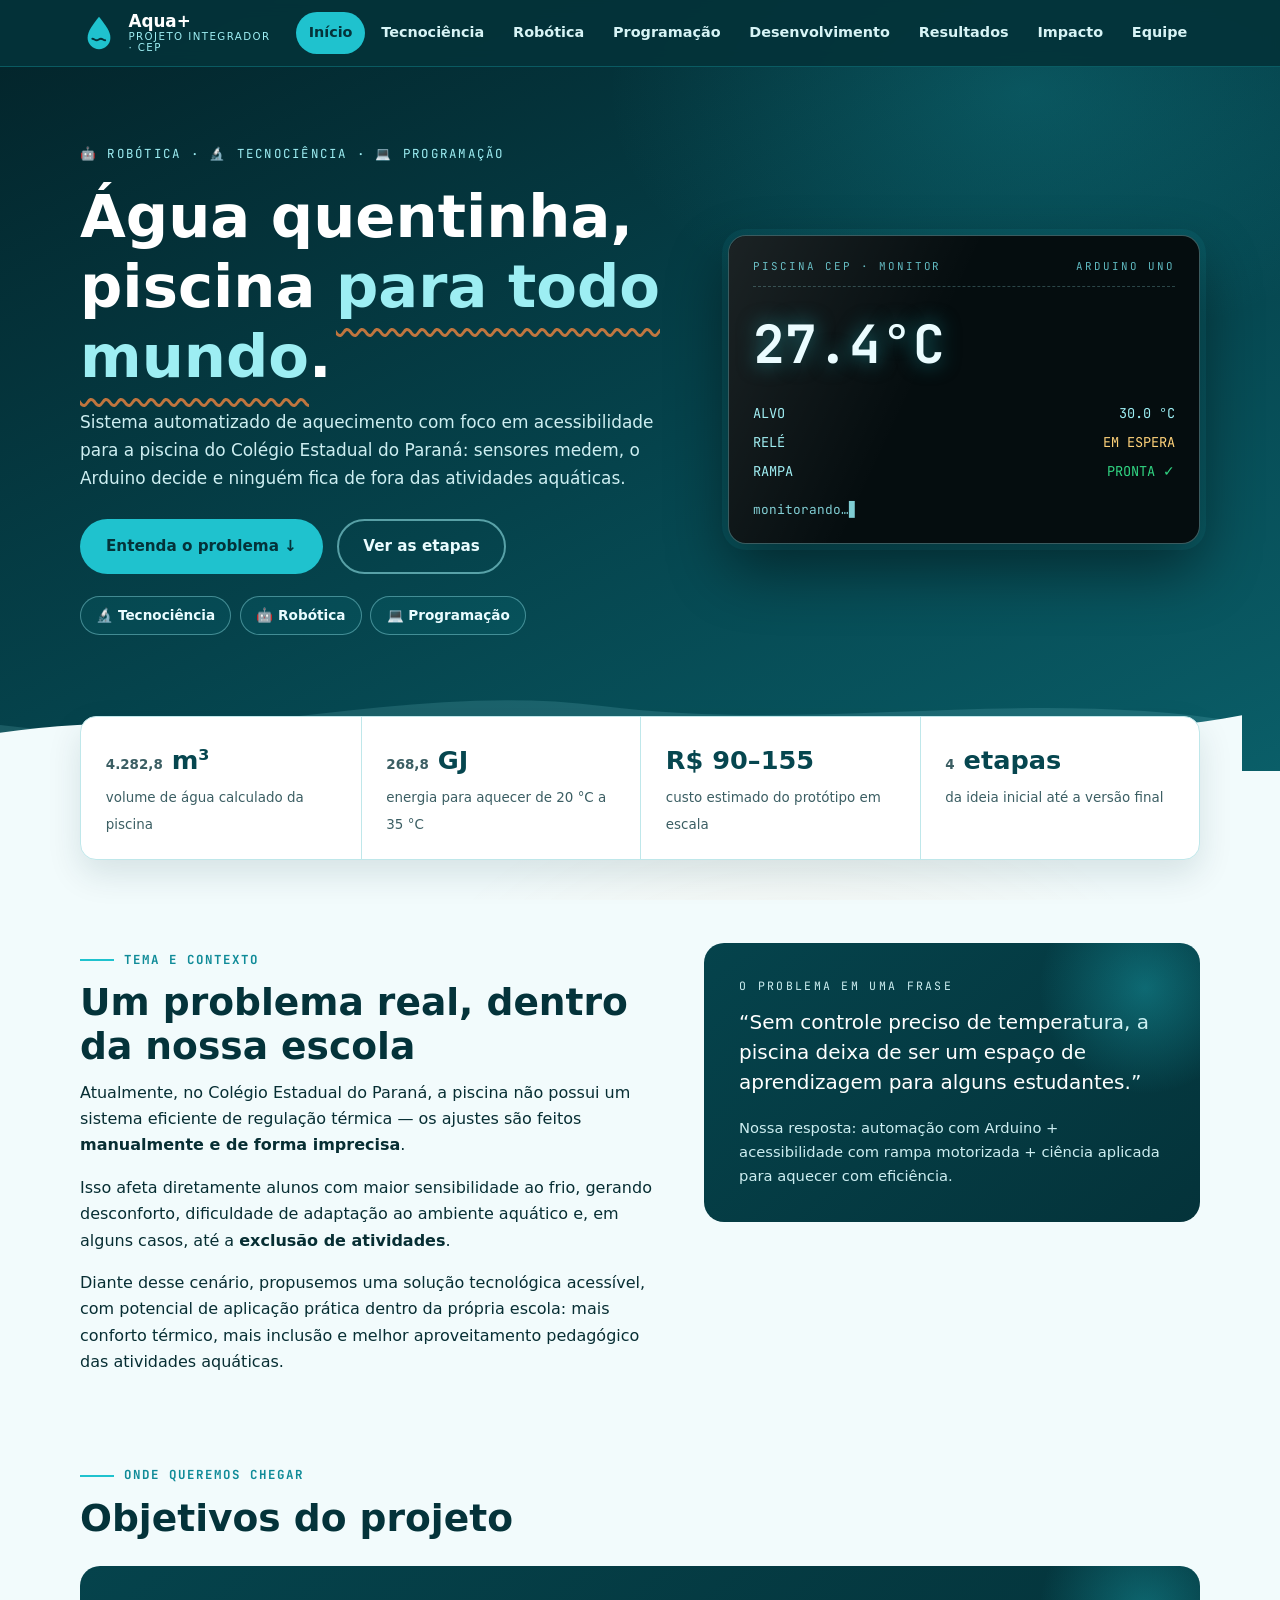
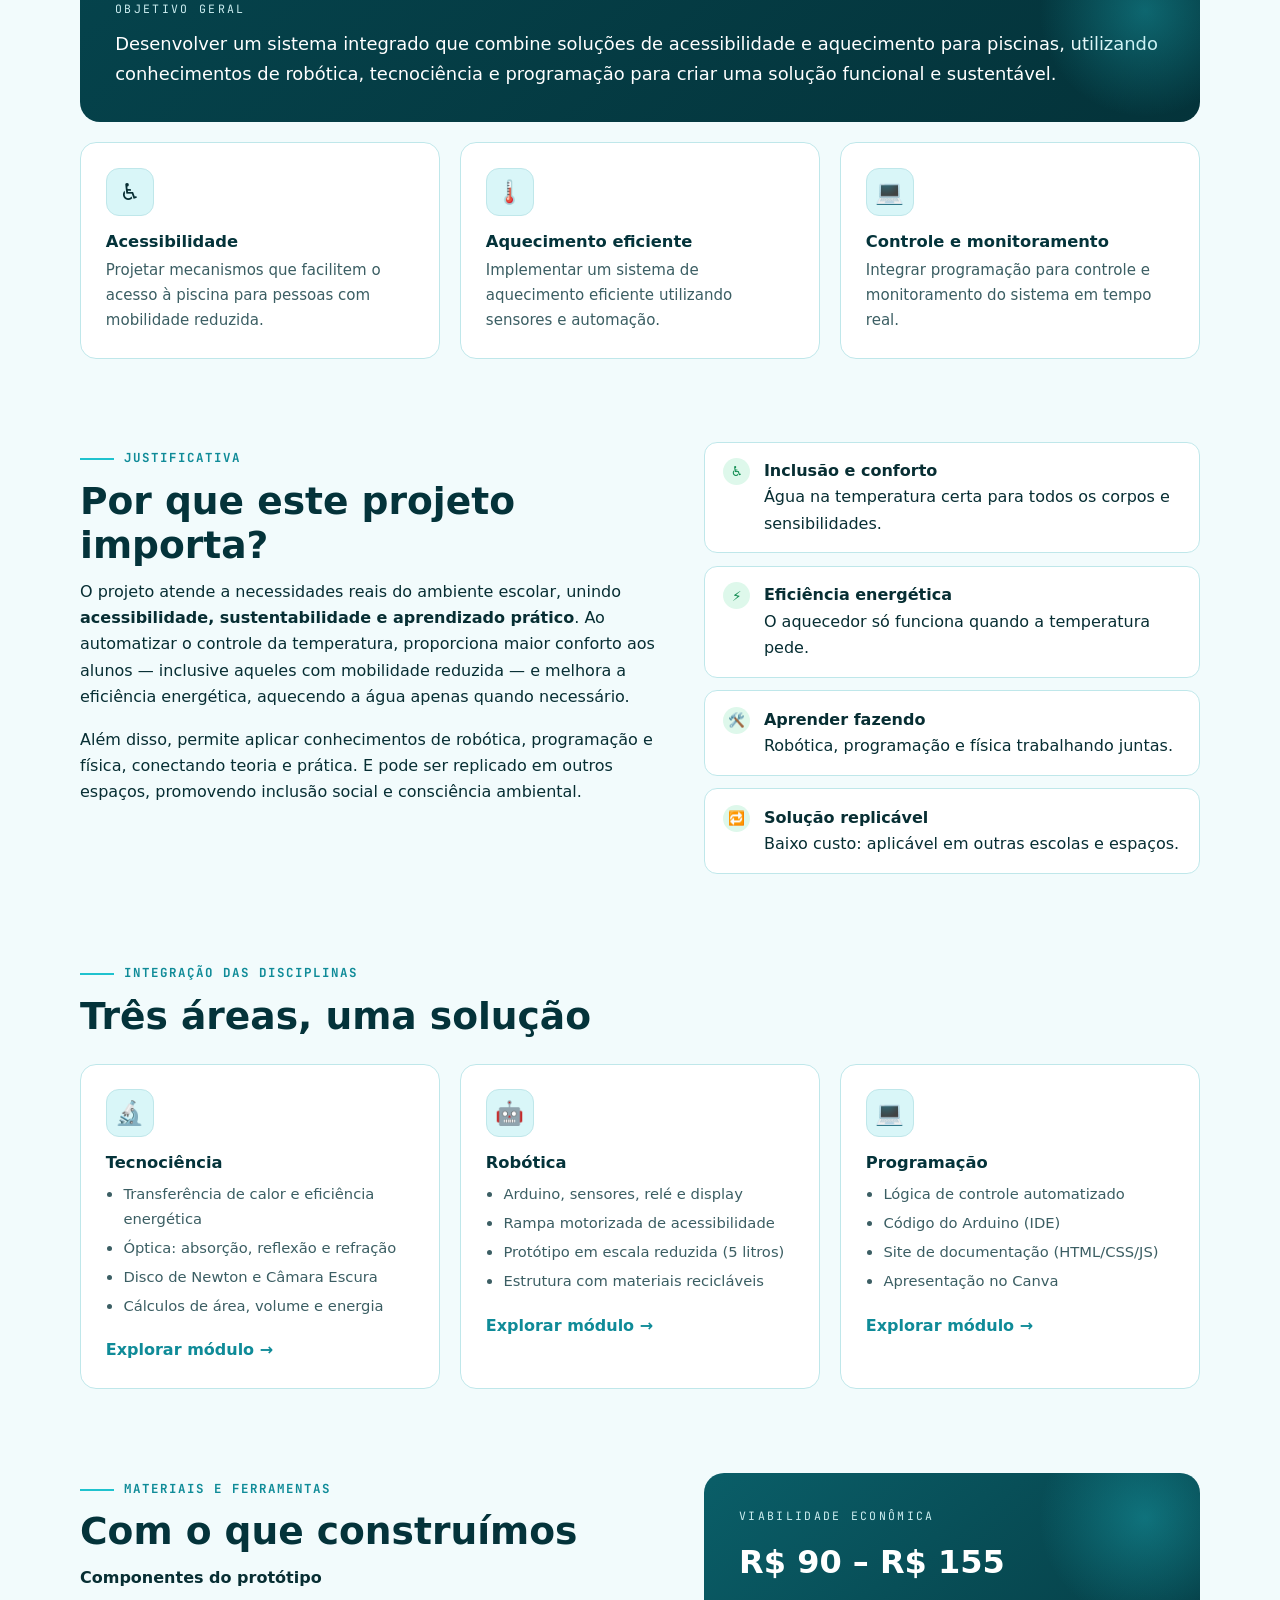
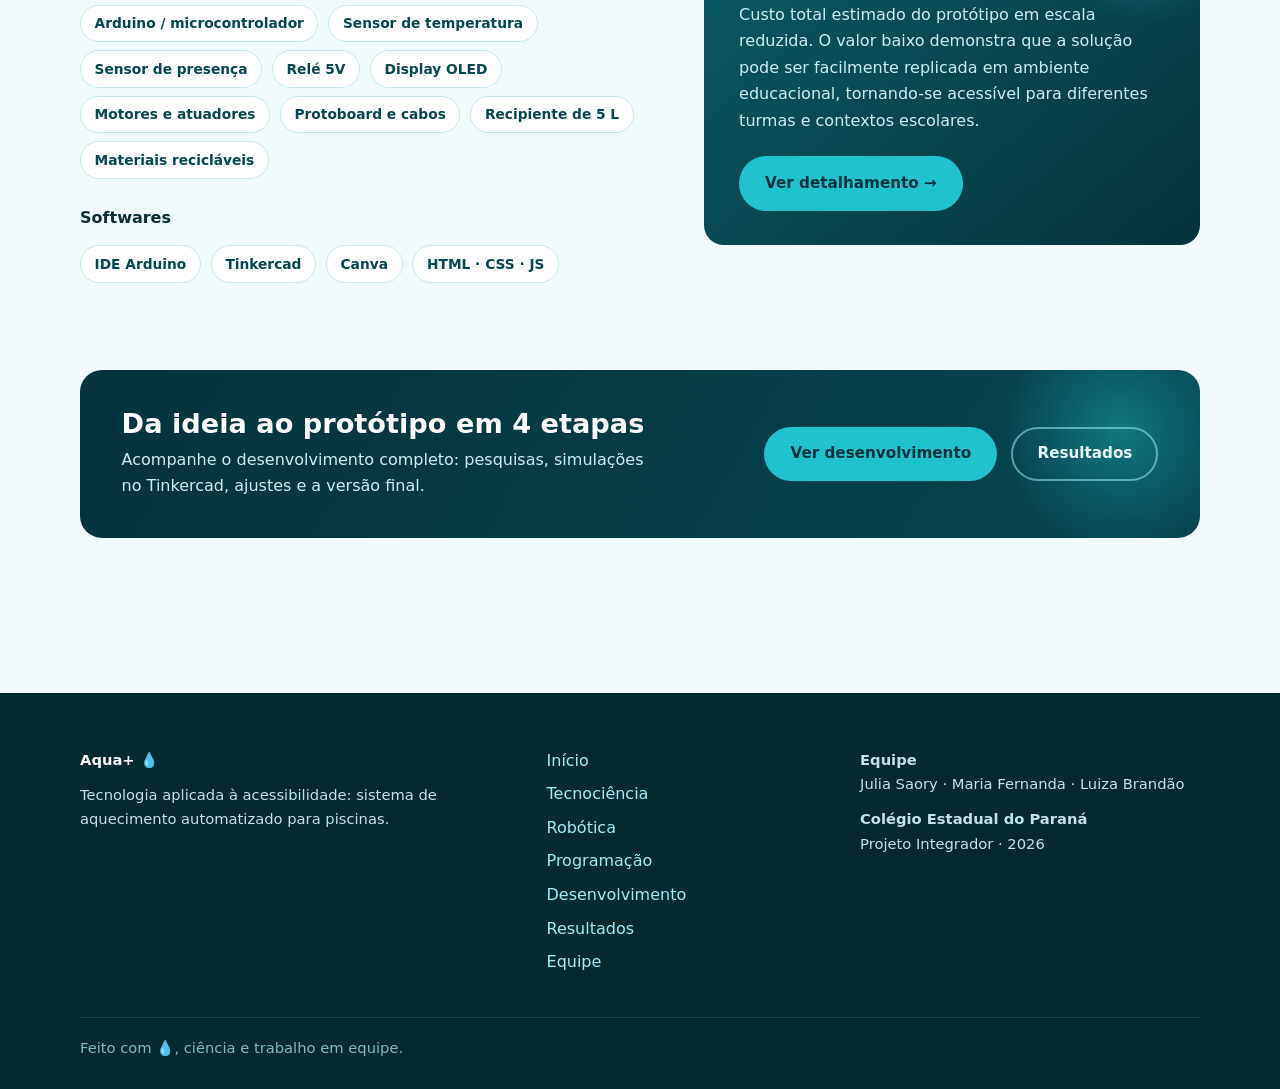
==== commit 4bccea0b: "Update index.html" ====
--- a/index.html
+++ b/index.html
@@ -91,7 +91,6 @@
         <div class="stat reveal"><b>R$ 90–155</b><span>custo estimado do protótipo em escala</span></div>
         <div class="stat reveal"><b><span class="num" data-count="4">0</span> etapas</b><span>da ideia inicial até a versão final</span></div>
       </div>
-      <p class="nota">*Números calculados pela equipe no relatório do projeto (página 18).</p>
     </div>
   </div>
 
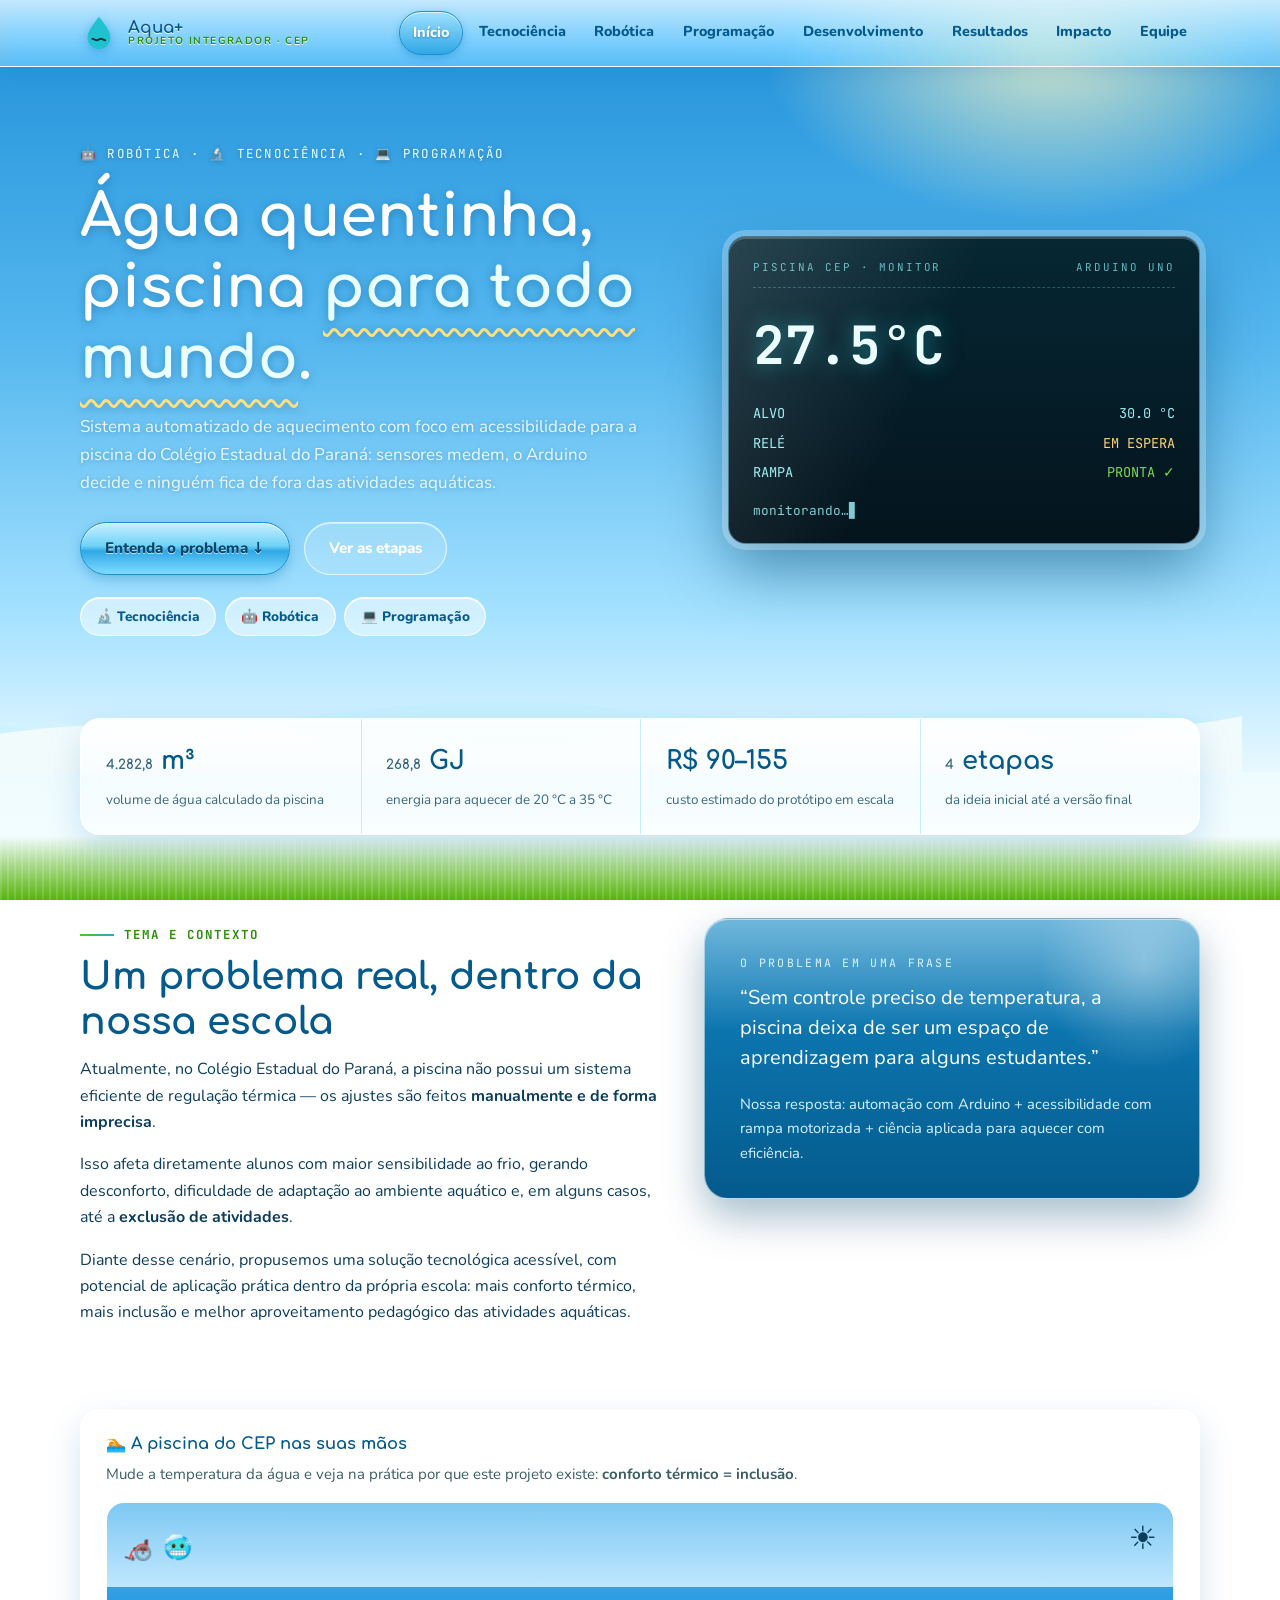
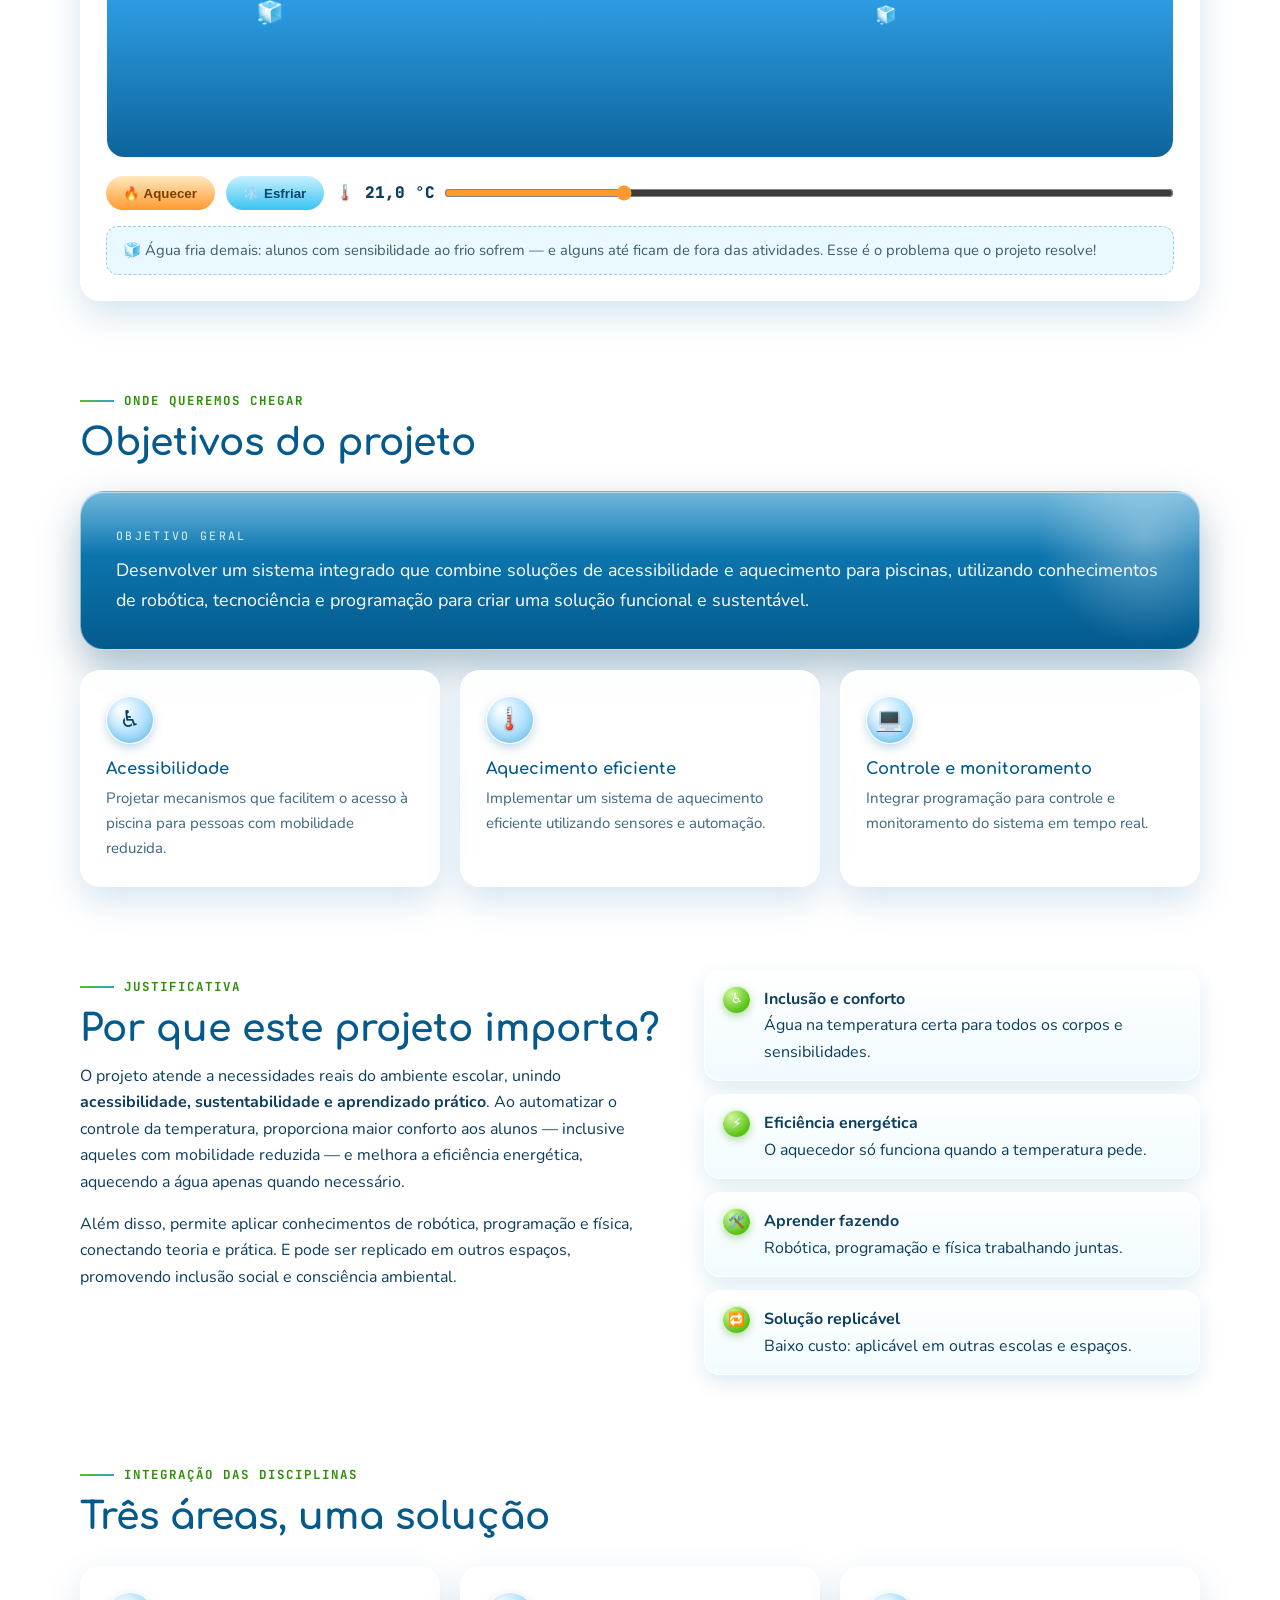
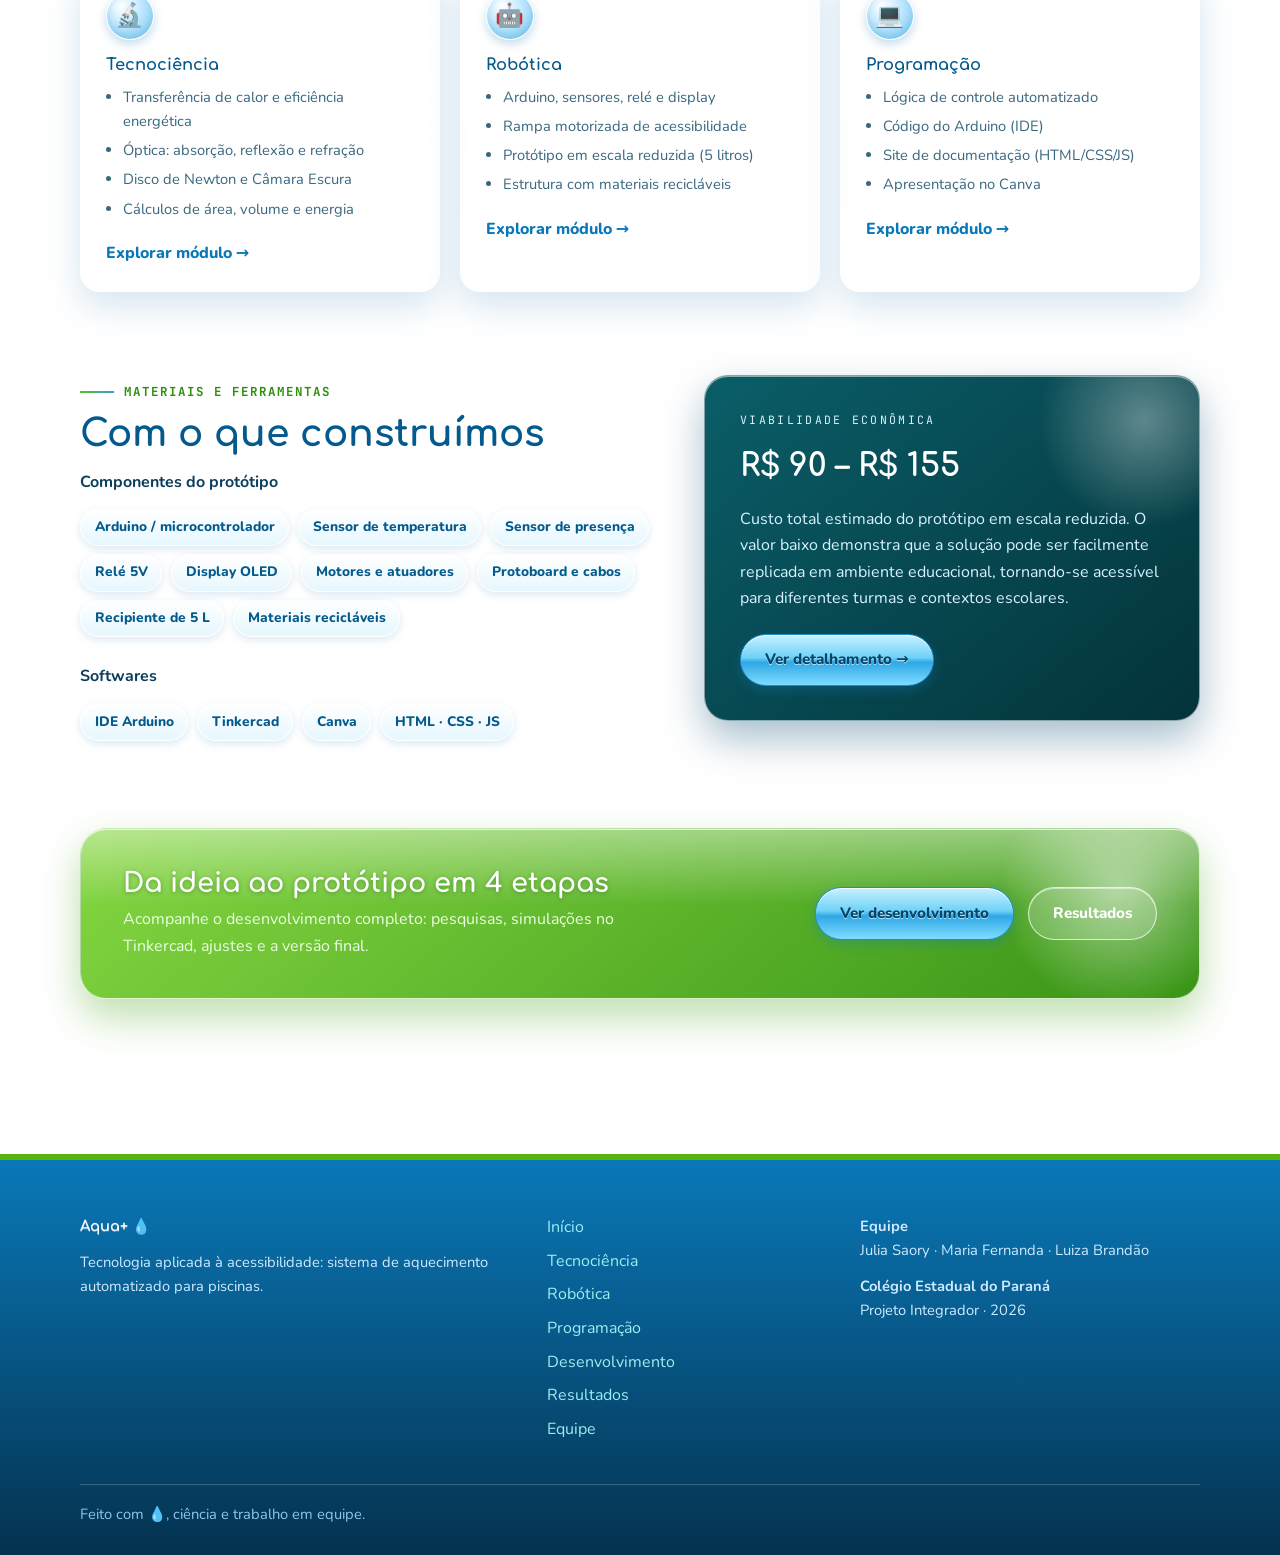
==== commit 45a73361: "Add interactive pool temperature section" ====
--- a/index.html
+++ b/index.html
@@ -128,7 +128,84 @@
       </div>
     </div>
   </section>
-
+  <!-- ══════════════ A PISCINA INTERATIVA ══════════════ -->
+  <section class="section" style="padding-top:0">
+    <div class="wrap">
+      <div class="card reveal" style="grid-column:1/-1">
+        <h3>🏊 A piscina do CEP nas suas mãos</h3>
+        <p style="color:#3b5e63;font-size:.94rem;margin:.4rem 0 1rem">
+          Mude a temperatura da água e veja na prática por que este projeto existe:
+          <strong>conforto térmico = inclusão</strong>.
+        </p>
+        <style>
+          .pis-vapor{position:absolute;bottom:2px;font-size:1.4rem;opacity:0}
+          .pis-vapor.on{animation:vap 2.2s ease-in-out infinite}
+          @keyframes vap{0%{transform:translateY(0);opacity:0}50%{opacity:.9}100%{transform:translateY(-30px);opacity:0}}
+        </style>
+        <div style="position:relative;border-radius:18px;overflow:hidden;border:1px solid rgba(255,255,255,.8);box-shadow:inset 0 1px 0 #fff">
+          <div style="height:84px;background:linear-gradient(180deg,#7ec8f2,#bfe7ff);position:relative">
+            <span style="position:absolute;top:10px;right:16px;font-size:2rem">☀️</span>
+            <span style="position:absolute;top:26px;left:16px;font-size:1.5rem" title="aluna em cadeira de rodas">🦽</span>
+            <span id="pis-reage" style="position:absolute;top:26px;left:56px;font-size:1.5rem">😐</span>
+            <span id="pis-vap1" class="pis-vapor" style="left:35%">♨️</span>
+            <span id="pis-vap2" class="pis-vapor" style="left:62%;animation-delay:1.1s!important">♨️</span>
+          </div>
+          <div id="pis-agua" style="height:170px;position:relative;background:linear-gradient(180deg,hsl(205,80%,55%),hsl(205,85%,33%));transition:background .6s">
+            <span id="pis-gelo1" style="position:absolute;top:8px;left:14%;font-size:1.4rem;opacity:0;transition:.5s">🧊</span>
+            <span id="pis-gelo2" style="position:absolute;top:14px;left:72%;font-size:1.1rem;opacity:0;transition:.5s">🧊</span>
+            <span id="pis-nad" style="position:absolute;top:36%;left:10%;font-size:2.1rem;opacity:0;transition:.6s">🏊‍♀️</span>
+          </div>
+        </div>
+        <div style="display:flex;flex-wrap:wrap;gap:.7rem;align-items:center;margin-top:1.1rem">
+          <button id="pis-aq" style="padding:.6rem 1.1rem;border-radius:999px;border:0;background:linear-gradient(180deg,#ffe9c0,#ff9a2e);color:#7a3c00;font-weight:800;cursor:pointer">🔥 Aquecer</button>
+          <button id="pis-es" style="padding:.6rem 1.1rem;border-radius:999px;border:0;background:linear-gradient(180deg,#c9f0ff,#39c4f0);color:#04466c;font-weight:800;cursor:pointer">❄️ Esfriar</button>
+          <label style="display:flex;align-items:center;gap:.6rem;font-weight:800;color:#0b3d5c;flex:1;min-width:220px">
+            🌡️ <span id="pis-tout" style="font-family:var(--mono)">21,0 °C</span>
+            <input id="pis-temp" type="range" min="15" max="40" step="0.5" value="21" style="flex:1;accent-color:#ff9a2e">
+          </label>
+        </div>
+        <p id="pis-msg" aria-live="polite" style="margin-top:1rem;font-size:.92rem;color:#3b5e63;background:rgba(220,244,255,.6);border:1px dashed rgba(120,190,230,.7);border-radius:12px;padding:.7rem 1rem"></p>
+
+        <script>
+        (function(){
+          var s=document.getElementById('pis-temp'); if(!s) return;
+          var agua=document.getElementById('pis-agua'), msg=document.getElementById('pis-msg'),
+              reage=document.getElementById('pis-reage'), nad=document.getElementById('pis-nad'),
+              g1=document.getElementById('pis-gelo1'), g2=document.getElementById('pis-gelo2'),
+              v1=document.getElementById('pis-vap1'), v2=document.getElementById('pis-vap2'),
+              tout=document.getElementById('pis-tout'), timer=null;
+          function upd(){
+            var t=+s.value;
+            tout.textContent=t.toFixed(1).replace('.',',')+' °C';
+            var hue=210-Math.min(50,Math.max(0,t-15))*1.1;
+            agua.style.background='linear-gradient(180deg,hsl('+hue+',80%,55%),hsl('+hue+',85%,33%))';
+            var frio=t<22, ideal=t>=26&&t<=32, quente=t>34;
+            g1.style.opacity=g2.style.opacity=frio?1:0;
+            v1.classList.toggle('on',quente); v2.classList.toggle('on',quente);
+            nad.style.opacity=ideal?1:0;
+            if(ideal&&!nad.dataset.ok){ nad.dataset.ok=1;
+              nad.animate([{left:'8%'},{left:'78%'}],{duration:9000,iterations:Infinity,direction:'alternate',easing:'ease-in-out'}); }
+            reage.textContent=frio?'🥶':ideal?'😄':quente?'🥵':'';
+            msg.textContent = frio
+              ? '🧊 Água fria demais: alunos com sensibilidade ao frio sofrem — e alguns até ficam de fora das atividades. Esse é o problema que o projeto resolve!'
+              : ideal
+              ? '✅ Temperatura ideal: conforto, inclusão e aprendizado para todos. É exatamente isso que o sistema automático busca (≈ 30 °C)!'
+              : quente
+              ? '♨️ Quente demais! O Arduino desligaria o aquecedor agora mesmo — eficiência energética em ação.'
+              : '🌡️ Quase lá… o sensor lê a temperatura e o relé decide se aquece ou espera.';
+          }
+          function anima(alvo){ if(timer)clearInterval(timer);
+            timer=setInterval(function(){ var t=+s.value;
+              if(Math.abs(t-alvo)<.1){clearInterval(timer);timer=null;return;}
+              s.value=(t+(alvo>t?.2:-.2)).toFixed(1); upd(); },70); }
+          document.getElementById('pis-aq').addEventListener('click',function(){anima(36);});
+          document.getElementById('pis-es').addEventListener('click',function(){anima(16);});
+          s.addEventListener('input',upd); upd();
+        })();
+        </script>
+      </div>
+    </div>
+  </section>
   <!-- OBJETIVOS -->
   <section class="section" id="objetivos" style="padding-top:0">
     <div class="wrap">
--- a/css/estilo.css
+++ b/css/estilo.css
@@ -1,23 +1,23 @@
 /* ==========================================================================
-   AQUA+ · Projeto Integrador — Robótica, Tecnociência e Programação
-   Paleta: teal profundo + ciano + branco (identidade do PDF)
-   Tipografia: Unbounded (títulos) + Atkinson Hyperlegible (texto) —
-   fonte desenhada para facilitar a leitura, escolha coerente com o
-   tema de acessibilidade do projeto.
+   AQUA+ · FRUTIGER AERO EDITION 🫧
+   Céu azul, grama, bolhas, vidro translúcido e brilho glossy —
+   tecnologia limpa em harmonia com a natureza.
+   Conteúdo e interativos intactos; só o visual mudou.
    ========================================================================== */
+@import url('https://fonts.googleapis.com/css2?family=Comfortaa:wght@400;700&family=Nunito:wght@400;600;700;800&display=swap');
 
 :root{
-  --fundo:#f2fbfc;        --papel:#ffffff;
-  --tinta:#072e33;        --tinta-suave:#3b5e63;
-  --profundo:#04333a;     --profundo-2:#06464f;
-  --teal:#0f8b98;         --ciano:#1fc2ce;
-  --agua-clara:#9deef3;   --espuma:#d9f6f8;
-  --calor:#ff8a3d;        --calor-2:#f45d2c;
-  --ok:#31d482;           --borda:#bfe7ea;
-  --raio:16px;
-  --sombra:0 14px 34px rgba(4,51,58,.12);
-  --display:'Unbounded',system-ui,sans-serif;
-  --corpo:'Atkinson Hyperlegible',system-ui,sans-serif;
+  --ceu:#2f9fe0;          --ceu-claro:#bfe7ff;
+  --agua:#0a78b8;         --agua-prof:#045a8c;
+  --verde:#59c214;        --verde-esc:#2e8f0a;
+  --sol:#ffdf7e;          --tinta:#0b3d5c;
+  --tinta-suave:#39677f;  --branco:#ffffff;
+  --vidro:rgba(255,255,255,.62);
+  --borda-vidro:rgba(255,255,255,.85);
+  --raio:20px;
+  --sombra:0 14px 34px rgba(20,110,170,.18);
+  --display:'Comfortaa','Nunito',system-ui,sans-serif;
+  --corpo:'Nunito','Segoe UI',system-ui,sans-serif;
   --mono:'JetBrains Mono',ui-monospace,monospace;
 }
 
@@ -26,357 +26,268 @@
 [id]{scroll-margin-top:92px}
 img,svg{max-width:100%;height:auto}
 body{
-  font-family:var(--corpo);color:var(--tinta);background:var(--fundo);
-  line-height:1.65;-webkit-font-smoothing:antialiased;
-}
-/* fundo ambiente em camadas (água + calor, bem sutil) */
+  font-family:var(--corpo);color:var(--tinta);line-height:1.65;
+  -webkit-font-smoothing:antialiased;
+  background:linear-gradient(180deg,#7ec8f2 0%,#bfe7ff 34%,#e8f8ff 68%,#f4feff 100%) fixed;
+}
+/* nuvens + brilho do sol ao fundo */
 body::before{
   content:"";position:fixed;inset:0;z-index:-1;pointer-events:none;
   background:
-    radial-gradient(60rem 40rem at 112% -10%, rgba(31,194,206,.16), transparent 60%),
-    radial-gradient(50rem 36rem at -18% 42%, rgba(15,139,152,.10), transparent 60%),
-    radial-gradient(42rem 30rem at 62% 118%, rgba(255,138,61,.08), transparent 60%);
-}
-h1,h2,h3,h4{font-family:var(--display);line-height:1.18;color:var(--profundo)}
-a{color:var(--teal)}
-:focus-visible{outline:3px solid var(--ciano);outline-offset:3px;border-radius:6px}
-
-.pular{
-  position:absolute;left:-999px;top:0;background:var(--ciano);color:var(--profundo);
-  padding:.7rem 1.2rem;border-radius:0 0 10px 0;font-weight:700;z-index:99;text-decoration:none;
-}
+    radial-gradient(38rem 20rem at 85% -5%, rgba(255,250,205,.75), transparent 60%),
+    radial-gradient(30rem 12rem at 15% 12%, rgba(255,255,255,.85), transparent 70%),
+    radial-gradient(36rem 13rem at 75% 34%, rgba(255,255,255,.7), transparent 70%),
+    radial-gradient(28rem 11rem at 25% 62%, rgba(255,255,255,.55), transparent 70%);
+}
+/* faixa de grama no rodapé da tela */
+body::after{
+  content:"";position:fixed;left:0;right:0;bottom:0;height:64px;z-index:-1;pointer-events:none;
+  background:
+    repeating-linear-gradient(90deg, rgba(255,255,255,.14) 0 2px, transparent 2px 7px),
+    linear-gradient(180deg, rgba(122,196,66,0), rgba(122,196,66,.55) 40%, #58b30c);
+}
+h1,h2,h3,h4{font-family:var(--display);line-height:1.2;color:var(--agua-prof)}
+a{color:var(--agua)}
+::selection{background:#7ecdf2;color:#04333a}
+::-webkit-scrollbar{width:12px}
+::-webkit-scrollbar-track{background:#d7f0ff}
+::-webkit-scrollbar-thumb{background:linear-gradient(180deg,#9fe0ff,#2fa8e6);border:3px solid #d7f0ff;border-radius:99px}
+:focus-visible{outline:3px solid var(--verde);outline-offset:3px;border-radius:6px}
+
+.pular{position:absolute;left:-999px;top:0;background:var(--verde);color:#fff;padding:.7rem 1.2rem;border-radius:0 0 12px 0;font-weight:800;z-index:99;text-decoration:none}
 .pular:focus{left:0}
 
 .wrap{width:min(1120px,92%);margin-inline:auto}
 .section{padding:clamp(3.2rem,6.5vw,5.5rem) 0}
-.sec-tag{
-  display:inline-flex;align-items:center;gap:.6rem;font-family:var(--mono);
-  font-size:.78rem;letter-spacing:.16em;text-transform:uppercase;color:var(--teal);font-weight:700;
-}
-.sec-tag::before{content:"";width:34px;height:2px;background:var(--ciano)}
-.sec-title{font-size:clamp(1.55rem,3.4vw,2.35rem);font-weight:700;margin:.6rem 0 .7rem}
+.sec-tag{display:inline-flex;align-items:center;gap:.6rem;font-family:var(--mono);font-size:.78rem;letter-spacing:.16em;text-transform:uppercase;color:var(--verde-esc);font-weight:700}
+.sec-tag::before{content:"";width:34px;height:2px;background:linear-gradient(90deg,var(--verde),var(--ceu))}
+.sec-title{font-size:clamp(1.55rem,3.4vw,2.35rem);font-weight:700;margin:.6rem 0 .7rem;text-shadow:0 1px 0 #fff}
 .sec-lead{max-width:66ch;color:var(--tinta-suave);font-size:1.05rem}
 .nota{font-size:.8rem;color:var(--tinta-suave);margin-top:.9rem}
 
-/* ---------- Botões e chips ---------- */
-.btn{
-  display:inline-flex;align-items:center;gap:.5rem;font-family:var(--corpo);font-weight:700;
-  padding:.8rem 1.5rem;border-radius:999px;border:2px solid transparent;cursor:pointer;
-  text-decoration:none;font-size:.95rem;transition:transform .25s,background .25s,border-color .25s;
-}
+/* ---------- Botões gel / vidro ---------- */
+.btn{display:inline-flex;align-items:center;gap:.5rem;font-family:var(--corpo);font-weight:800;padding:.8rem 1.5rem;border-radius:999px;border:1px solid transparent;cursor:pointer;text-decoration:none;font-size:.95rem;transition:transform .25s,box-shadow .25s,filter .25s}
 .btn:active{transform:scale(.97)}
-.btn-solid{background:var(--ciano);color:var(--profundo)}
-.btn-solid:hover{background:var(--agua-clara);transform:translateY(-2px)}
-.btn-teal{background:var(--teal);color:#fff}
-.btn-teal:hover{background:var(--profundo-2);transform:translateY(-2px)}
-.btn-line{border-color:rgba(157,238,243,.55);color:#eafcff;background:transparent}
-.btn-line:hover{border-color:var(--agua-clara);background:rgba(31,194,206,.12)}
-.btn-line-dark{border-color:var(--teal);color:var(--teal);background:transparent}
-.btn-line-dark:hover{background:rgba(15,139,152,.08)}
-.tag{
-  display:inline-block;background:var(--papel);border:1px solid var(--borda);color:var(--profundo-2);
-  padding:.4rem .85rem;border-radius:999px;font-size:.86rem;font-weight:700;margin:.25rem .3rem .25rem 0;
-}
-
-/* ---------- Barra de navegação ---------- */
-.topbar{
-  position:fixed;inset:0 0 auto;z-index:50;background:rgba(4,51,58,.93);
-  backdrop-filter:blur(8px);border-bottom:1px solid rgba(31,194,206,.28);
+.btn-solid{
+  background:linear-gradient(180deg,#c9f0ff 0%,#6fd2f7 45%,#2fa8e6 55%,#7fdcff 100%);
+  border-color:#1b8ec9;color:#04466c;text-shadow:0 1px 0 rgba(255,255,255,.7);
+  box-shadow:inset 0 1px 0 rgba(255,255,255,.9),0 4px 12px rgba(20,120,190,.35);
+}
+.btn-solid:hover{filter:brightness(1.08);transform:translateY(-2px)}
+.btn-teal{
+  background:linear-gradient(180deg,#e2fbc0 0%,#9be24a 45%,#59c214 55%,#b8f26b 100%);
+  border-color:#4aa30c;color:#1c5a00;text-shadow:0 1px 0 rgba(255,255,255,.6);
+  box-shadow:inset 0 1px 0 rgba(255,255,255,.9),0 4px 12px rgba(70,160,20,.35);
+}
+.btn-teal:hover{filter:brightness(1.08);transform:translateY(-2px)}
+.btn-line{border-color:rgba(255,255,255,.7);color:#fff;background:rgba(255,255,255,.16);backdrop-filter:blur(6px);box-shadow:inset 0 1px 0 rgba(255,255,255,.5)}
+.btn-line:hover{background:rgba(255,255,255,.3)}
+.btn-line-dark{border-color:var(--agua);color:var(--agua-prof);background:rgba(255,255,255,.5)}
+.btn-line-dark:hover{background:rgba(255,255,255,.8)}
+.tag{display:inline-block;background:linear-gradient(180deg,rgba(255,255,255,.95),rgba(220,244,255,.7));border:1px solid var(--borda-vidro);color:var(--agua-prof);padding:.4rem .85rem;border-radius:999px;font-size:.86rem;font-weight:800;margin:.25rem .3rem .25rem 0;box-shadow:0 3px 8px rgba(20,110,170,.15),inset 0 1px 0 #fff}
+
+/* ---------- Barra Aero (topo) ---------- */
+.topbar{position:fixed;inset:0 0 auto;z-index:50;
+  background:linear-gradient(180deg,rgba(220,244,255,.88),rgba(150,215,250,.55));
+  backdrop-filter:blur(12px) saturate(1.6);border-bottom:1px solid rgba(255,255,255,.8);
+  box-shadow:0 4px 18px rgba(30,120,190,.22);
 }
 .topbar .wrap{display:flex;align-items:center;justify-content:space-between;gap:1rem;min-height:66px}
 .brand{display:flex;align-items:center;gap:.65rem;text-decoration:none}
-.brand-mark{width:38px;height:38px;flex:none}
-.brand-text{font-family:var(--display);font-weight:700;font-size:1.05rem;color:#fff;line-height:1.05}
-.brand-text small{
-  display:block;font-family:var(--corpo);font-weight:400;font-size:.64rem;
-  letter-spacing:.14em;text-transform:uppercase;color:var(--agua-clara);
-}
+.brand-mark{width:38px;height:38px;flex:none;filter:drop-shadow(0 3px 6px rgba(20,120,190,.4))}
+.brand-text{font-family:var(--display);font-weight:700;font-size:1.05rem;color:var(--agua-prof);line-height:1.05;text-shadow:0 1px 0 #fff}
+.brand-text small{display:block;font-family:var(--corpo);font-weight:700;font-size:.64rem;letter-spacing:.14em;text-transform:uppercase;color:var(--verde-esc)}
 .menu ul{display:flex;gap:.2rem;list-style:none}
-.menu a{
-  display:block;padding:.55rem .8rem;color:#d7f4f6;text-decoration:none;font-weight:700;
-  font-size:.9rem;border-radius:999px;transition:background .25s,color .25s;
-}
-.menu a:hover{color:#fff;background:rgba(31,194,206,.16)}
-.menu a.active{color:var(--profundo);background:var(--ciano)}
+.menu a{display:block;padding:.55rem .8rem;color:var(--agua-prof);text-decoration:none;font-weight:800;font-size:.9rem;border-radius:999px;transition:.25s}
+.menu a:hover{background:rgba(255,255,255,.55)}
+.menu a.active{
+  background:linear-gradient(180deg,#9fe0ff,#2fa8e6);color:#fff;border:1px solid #1b8ec9;
+  text-shadow:0 1px 2px rgba(0,60,110,.4);box-shadow:inset 0 1px 0 rgba(255,255,255,.7),0 3px 8px rgba(20,120,190,.35);
+}
 .nav-toggle{display:none;background:none;border:0;padding:.65rem;cursor:pointer}
-.nav-toggle span{display:block;width:24px;height:2px;background:#fff;border-radius:2px;margin:5px 0;transition:.3s}
-
-/* ---------- Hero (Home) ---------- */
-.hero{
-  position:relative;overflow:hidden;color:#fff;padding:9rem 0 0;
-  background:linear-gradient(155deg,#032329 0%,#05434c 55%,#0a5e68 100%);
-}
-.hero::after{
-  content:"";position:absolute;inset:0;pointer-events:none;
-  background:radial-gradient(42rem 26rem at 80% 12%,rgba(31,194,206,.20),transparent 62%);
+.nav-toggle span{display:block;width:24px;height:3px;background:var(--agua-prof);border-radius:3px;margin:5px 0;transition:.3s;box-shadow:0 1px 0 #fff}
+
+/* ---------- Hero (céu + sol) ---------- */
+.hero{position:relative;overflow:hidden;color:#fff;padding:9rem 0 0;
+  background:linear-gradient(180deg,#1e8fd8 0%,#56b8ef 45%,#a5e2ff 80%,#e8f8ff 100%);
+}
+.hero::after{content:"";position:absolute;inset:0;pointer-events:none;
+  background:radial-gradient(30rem 18rem at 82% 6%,rgba(255,250,200,.8),transparent 60%);
   animation:respiro 8s ease-in-out infinite alternate;
 }
 @keyframes respiro{from{opacity:.55}to{opacity:1}}
-.hero-grid{
-  position:relative;z-index:2;display:grid;grid-template-columns:1.12fr .88fr;
-  gap:3rem;align-items:center;padding-bottom:8.5rem;
-}
-.eyebrow{
-  font-family:var(--mono);font-size:.78rem;letter-spacing:.18em;text-transform:uppercase;
-  color:var(--agua-clara);margin-bottom:1.1rem;
-}
-.hero-title{color:#fff;font-size:clamp(2.1rem,5.2vw,3.7rem);font-weight:900;margin-bottom:1.1rem}
-.hero-title em{
-  font-style:normal;color:var(--agua-clara);
-  text-decoration:underline wavy rgba(255,138,61,.75);
-  text-decoration-thickness:3px;text-underline-offset:.35em;
-}
-.hero-sub{color:#cdeef1;max-width:56ch;font-size:1.06rem}
+.hero-grid{position:relative;z-index:2;display:grid;grid-template-columns:1.12fr .88fr;gap:3rem;align-items:center;padding-bottom:8.5rem}
+.eyebrow{font-family:var(--mono);font-size:.78rem;letter-spacing:.18em;text-transform:uppercase;color:#eaffff;margin-bottom:1.1rem;text-shadow:0 1px 4px rgba(0,80,140,.4)}
+.hero-title{color:#fff;font-size:clamp(2.1rem,5.2vw,3.7rem);font-weight:700;margin-bottom:1.1rem;text-shadow:0 2px 10px rgba(0,80,140,.4)}
+.hero-title em{font-style:normal;color:#eaffff;text-decoration:underline wavy var(--sol);text-decoration-thickness:3px;text-underline-offset:.35em}
+.hero-sub{color:#eaf9ff;max-width:56ch;font-size:1.06rem;text-shadow:0 1px 4px rgba(0,80,140,.35)}
 .hero-actions{display:flex;flex-wrap:wrap;gap:.9rem;margin:1.6rem 0 1.4rem}
 .hero-disc{display:flex;flex-wrap:wrap;gap:.55rem}
-.chip-disc{
-  color:#eafcff;text-decoration:none;font-size:.85rem;font-weight:700;padding:.45rem .95rem;
-  border:1px solid rgba(157,238,243,.4);border-radius:999px;background:rgba(31,194,206,.08);
-  transition:background .25s,transform .25s;
-}
-.chip-disc:hover{background:rgba(31,194,206,.22);transform:translateY(-2px)}
-
-/* ondas no rodapé do hero */
+.chip-disc{color:var(--agua-prof);text-decoration:none;font-size:.85rem;font-weight:800;padding:.45rem .95rem;border:1px solid rgba(255,255,255,.8);border-radius:999px;background:rgba(255,255,255,.5);backdrop-filter:blur(4px);box-shadow:inset 0 1px 0 #fff;transition:.25s}
+.chip-disc:hover{background:rgba(255,255,255,.8);transform:translateY(-2px)}
+
 .waves{position:absolute;left:0;right:0;bottom:-1px;height:110px;overflow:hidden;pointer-events:none;z-index:1}
 .waves svg{position:absolute;bottom:0;left:-3%;width:106%;height:100%}
 .w1{animation:balanco 9s ease-in-out infinite alternate}
 .w2{animation:balanco 6.5s ease-in-out infinite alternate-reverse}
 @keyframes balanco{from{transform:translateX(-1.3%)}to{transform:translateX(1.3%)}}
 
-/* ---------- Display estilo OLED ---------- */
-.oled{
-  position:relative;background:#050d0f;border:1px solid rgba(157,238,243,.35);border-radius:18px;
-  padding:1.4rem 1.5rem;font-family:var(--mono);color:var(--agua-clara);
-  box-shadow:0 0 0 6px rgba(31,194,206,.08),0 26px 60px rgba(0,0,0,.45);
-}
-.oled::after{
-  content:"";position:absolute;inset:0;border-radius:18px;pointer-events:none;
-  background:linear-gradient(115deg,rgba(255,255,255,.09),transparent 42%);
-}
-.oled-head{
-  display:flex;justify-content:space-between;gap:1rem;font-size:.68rem;letter-spacing:.18em;
-  color:#5fb9c0;border-bottom:1px dashed rgba(157,238,243,.25);padding-bottom:.6rem;margin-bottom:.9rem;
-}
-.oled-temp{
-  font-size:clamp(2.3rem,5vw,3.3rem);font-weight:700;color:#eafcff;
-  text-shadow:0 0 20px rgba(31,194,206,.55);margin-bottom:.6rem;
-}
+/* bolhas glossy (geradas pelo script.js) */
+.bolha{position:absolute;bottom:-40px;border-radius:50%;pointer-events:none;z-index:0;
+  background:radial-gradient(circle at 32% 30%,rgba(255,255,255,.95),rgba(255,255,255,.2) 42%,rgba(120,200,255,.15) 60%,rgba(255,255,255,.4));
+  border:1px solid rgba(255,255,255,.55);box-shadow:inset 0 0 8px rgba(255,255,255,.4);
+  animation:subir linear infinite;
+}
+@keyframes subir{to{transform:translateY(-115vh)}}
+
+/* ---------- Display OLED (tela de vidro) ---------- */
+.oled{position:relative;background:linear-gradient(180deg,#062733,#04141d);border:1px solid rgba(160,220,255,.5);border-radius:18px;padding:1.4rem 1.5rem;font-family:var(--mono);color:#9deef3;box-shadow:0 0 0 6px rgba(255,255,255,.25),0 26px 60px rgba(4,70,110,.5),inset 0 2px 0 rgba(255,255,255,.2)}
+.oled::after{content:"";position:absolute;inset:0;border-radius:18px;pointer-events:none;background:linear-gradient(115deg,rgba(255,255,255,.14),transparent 42%)}
+.oled-head{display:flex;justify-content:space-between;gap:1rem;font-size:.68rem;letter-spacing:.18em;color:#5fb9c0;border-bottom:1px dashed rgba(157,238,243,.25);padding-bottom:.6rem;margin-bottom:.9rem}
+.oled-temp{font-size:clamp(2.3rem,5vw,3.3rem);font-weight:700;color:#eafcff;text-shadow:0 0 20px rgba(31,194,206,.55);margin-bottom:.6rem}
 .oled-line{display:flex;justify-content:space-between;font-size:.85rem;padding:.22rem 0}
 .oled-status{margin-top:.8rem;font-size:.8rem;color:#7fcdd3}
-.oled .ok{color:var(--ok)} .oled .standby{color:#ffd27a}
+.oled .ok{color:#7bd94c}.oled .standby{color:#ffd27a}
 .cursor{animation:pisca 1s steps(2) infinite}
 @keyframes pisca{50%{opacity:0}}
 
-/* ---------- Faixa de estatísticas ---------- */
+/* ---------- Estatísticas (vidro) ---------- */
 .stats{position:relative;z-index:3;margin-top:-3.4rem}
-.stats-grid{
-  display:grid;grid-template-columns:repeat(4,1fr);background:var(--papel);
-  border:1px solid var(--borda);border-radius:var(--raio);box-shadow:var(--sombra);overflow:hidden;
-}
-.stat{padding:1.35rem 1.55rem;border-left:1px solid var(--borda)}
+.stats-grid{display:grid;grid-template-columns:repeat(4,1fr);border:1px solid var(--borda-vidro);border-radius:var(--raio);box-shadow:var(--sombra);overflow:hidden;backdrop-filter:blur(8px);
+  background:linear-gradient(180deg,rgba(255,255,255,.95) 0%,rgba(255,255,255,.5) 48%,rgba(255,255,255,.25) 52%,rgba(255,255,255,.6) 100%);}
+.stat{padding:1.35rem 1.55rem;border-left:1px solid rgba(190,230,250,.8)}
 .stat:first-child{border-left:0}
-.stat b{display:block;font-family:var(--display);font-size:clamp(1.15rem,2.3vw,1.6rem);color:var(--profundo-2);margin-bottom:.2rem}
+.stat b{display:block;font-family:var(--display);font-size:clamp(1.15rem,2.3vw,1.6rem);color:var(--agua-prof);margin-bottom:.2rem}
 .stat span{font-size:.84rem;color:var(--tinta-suave)}
 
-/* ---------- Hero das páginas internas ---------- */
-.page-hero{
-  position:relative;overflow:hidden;color:#fff;padding:8.6rem 0 5.2rem;
-  background:linear-gradient(150deg,#03262b,#07505a 70%,#0a6a72);
-}
-.page-hero h1{color:#fff;font-size:clamp(1.8rem,4.4vw,2.9rem);font-weight:800;max-width:22ch;margin:.7rem 0 .8rem}
+/* ---------- Hero interno ---------- */
+.page-hero{position:relative;overflow:hidden;color:#fff;padding:8.6rem 0 5.2rem;
+  background:linear-gradient(180deg,#1e8fd8 0%,#4fb3ec 55%,#a5e2ff 100%);}
+.page-hero::after{content:"";position:absolute;inset:0;pointer-events:none;background:radial-gradient(26rem 14rem at 85% 8%,rgba(255,250,200,.7),transparent 60%)}
+.page-hero h1{color:#fff;font-size:clamp(1.8rem,4.4vw,2.9rem);font-weight:700;max-width:22ch;margin:.7rem 0 .8rem;text-shadow:0 2px 10px rgba(0,80,140,.4)}
 .page-hero .hero-sub{max-width:62ch}
-.page-hero .mod{
-  font-family:var(--mono);font-size:.76rem;letter-spacing:.22em;text-transform:uppercase;
-  color:var(--agua-clara);display:inline-flex;align-items:center;gap:.6rem;
-}
-.page-hero .mod::before{content:"";width:34px;height:2px;background:var(--ciano)}
-.ghost{
-  position:absolute;right:-1.5rem;top:46%;transform:translateY(-50%);z-index:0;
-  font-family:var(--display);font-weight:900;line-height:1;user-select:none;pointer-events:none;
-  font-size:clamp(9rem,24vw,17rem);color:rgba(157,238,243,.07);
-}
+.page-hero .mod{font-family:var(--mono);font-size:.76rem;letter-spacing:.22em;text-transform:uppercase;color:#eaffff;display:inline-flex;align-items:center;gap:.6rem}
+.page-hero .mod::before{content:"";width:34px;height:2px;background:var(--sol)}
+.ghost{position:absolute;right:-1.5rem;top:46%;transform:translateY(-50%);z-index:0;font-family:var(--display);font-weight:700;line-height:1;user-select:none;pointer-events:none;font-size:clamp(9rem,24vw,17rem);color:rgba(255,255,255,.22)}
 .page-hero .wrap{position:relative;z-index:2}
 
-/* ---------- Grades e cards ---------- */
+/* ---------- Cards de vidro ---------- */
 .grid{display:grid;gap:1.25rem}
 .g2{grid-template-columns:repeat(2,1fr)}
 .g3{grid-template-columns:repeat(3,1fr)}
 .g4{grid-template-columns:repeat(4,1fr)}
 .split{display:grid;grid-template-columns:1.08fr .92fr;gap:2.6rem;align-items:start}
 .card{
-  background:var(--papel);border:1px solid var(--borda);border-radius:var(--raio);
-  padding:1.55rem;position:relative;transition:transform .3s,box-shadow .3s,border-color .3s;
-}
-@media(hover:hover){
-  .card:hover{transform:translateY(-5px);box-shadow:var(--sombra);border-color:var(--ciano)}
-}
-.card .ico{
-  width:48px;height:48px;border-radius:13px;display:grid;place-items:center;font-size:1.45rem;
-  background:var(--espuma);border:1px solid var(--borda);margin-bottom:1rem;
-}
-.card.heat .ico{background:#ffeadb;border-color:#ffd0b0}
+  background:linear-gradient(180deg,rgba(255,255,255,.95) 0%,rgba(255,255,255,.5) 46%,rgba(255,255,255,.22) 52%,rgba(255,255,255,.6) 100%);
+  border:1px solid var(--borda-vidro);border-radius:var(--raio);padding:1.55rem;position:relative;
+  box-shadow:var(--sombra),inset 0 1px 0 #fff;backdrop-filter:blur(8px);
+  transition:transform .3s,box-shadow .3s;
+}
+@media(hover:hover){.card:hover{transform:translateY(-5px);box-shadow:0 20px 44px rgba(20,110,170,.28),inset 0 1px 0 #fff}}
+.card .ico{width:48px;height:48px;border-radius:50%;display:grid;place-items:center;font-size:1.45rem;margin-bottom:1rem;
+  background:radial-gradient(circle at 32% 28%,#fff,#bfe7ff 45%,#7ecdf2 100%);
+  border:1px solid rgba(255,255,255,.9);box-shadow:inset 0 -4px 8px rgba(30,140,200,.25),0 4px 10px rgba(20,110,170,.25);}
+.card.heat .ico{background:radial-gradient(circle at 32% 28%,#fff,#ffe9c0 45%,#ffb066 100%);box-shadow:inset 0 -4px 8px rgba(220,120,20,.3),0 4px 10px rgba(220,120,20,.3)}
 .card h3{font-size:1.02rem;margin-bottom:.45rem}
 .card p{color:var(--tinta-suave);font-size:.94rem}
-.card-link{display:inline-block;margin-top:.9rem;font-weight:700;text-decoration:none;color:var(--teal)}
+.card-link{display:inline-block;margin-top:.9rem;font-weight:800;text-decoration:none;color:var(--agua)}
 .card-link:hover{text-decoration:underline}
 .card ul{margin:.6rem 0 0 1.1rem;color:var(--tinta-suave);font-size:.92rem}
 .card li{margin-bottom:.3rem}
 
-.painel{
-  background:linear-gradient(140deg,#05434c,#04333a);color:#eafcff;border-radius:20px;
-  padding:2.1rem 2.2rem;position:relative;overflow:hidden;
-}
-.painel::after{
-  content:"";position:absolute;right:-60px;top:-70px;width:230px;height:230px;border-radius:50%;
-  background:radial-gradient(circle,rgba(31,194,206,.35),transparent 65%);pointer-events:none;
-}
-.painel p{color:#cdeef1}
-.painel-rotulo{
-  font-family:var(--mono);font-size:.72rem;letter-spacing:.2em;text-transform:uppercase;
-  color:var(--agua-clara);margin-bottom:.7rem;
-}
+/* ---------- Painel “aquário” ---------- */
+.painel{border:1px solid rgba(255,255,255,.5);border-radius:24px;padding:2.1rem 2.2rem;position:relative;overflow:hidden;color:#eafcff;
+  background:linear-gradient(180deg,rgba(255,255,255,.4),rgba(255,255,255,0) 40%),linear-gradient(180deg,#1287c4,#045a8c);
+  box-shadow:0 18px 40px rgba(4,70,110,.35),inset 0 1px 0 rgba(255,255,255,.5);}
+.painel::after{content:"";position:absolute;right:-60px;top:-70px;width:230px;height:230px;border-radius:50%;background:radial-gradient(circle,rgba(255,255,255,.35),transparent 65%);pointer-events:none}
+.painel p{color:#d9f2ff}
+.painel-rotulo{font-family:var(--mono);font-size:.72rem;letter-spacing:.2em;text-transform:uppercase;color:#bfe7ff;margin-bottom:.7rem}
 
 .checklist{list-style:none;display:grid;gap:.8rem}
-.checklist li{
-  display:flex;gap:.85rem;align-items:flex-start;background:var(--papel);
-  border:1px solid var(--borda);border-radius:13px;padding:.95rem 1.15rem;
-}
-.checklist .ok{
-  flex:none;width:27px;height:27px;border-radius:50%;display:grid;place-items:center;
-  background:rgba(49,212,130,.16);color:#0f8b50;font-weight:700;font-size:.85rem;
-}
-.checklist .melhoria .ok{background:rgba(255,138,61,.2);color:#c24914}
+.checklist li{display:flex;gap:.85rem;align-items:flex-start;border:1px solid var(--borda-vidro);border-radius:16px;padding:.95rem 1.15rem;backdrop-filter:blur(6px);
+  background:linear-gradient(180deg,rgba(255,255,255,.92),rgba(230,248,255,.6));box-shadow:0 8px 20px rgba(20,110,170,.14),inset 0 1px 0 #fff;}
+.checklist .ok{flex:none;width:27px;height:27px;border-radius:50%;display:grid;place-items:center;color:#fff;font-weight:800;font-size:.85rem;
+  background:radial-gradient(circle at 32% 28%,#d2f7a0,#59c214 70%);box-shadow:0 3px 8px rgba(70,160,20,.4),inset 0 1px 0 rgba(255,255,255,.7);}
+.checklist .melhoria .ok{background:radial-gradient(circle at 32% 28%,#ffe9c0,#ff9a2e 70%);box-shadow:0 3px 8px rgba(220,120,20,.4),inset 0 1px 0 rgba(255,255,255,.7)}
 
 /* ---------- Linha do tempo ---------- */
 .timeline{position:relative;display:grid;gap:2.1rem;padding-left:44px;margin-top:2.2rem}
-.timeline::before{
-  content:"";position:absolute;left:14px;top:10px;bottom:10px;width:2px;
-  background:linear-gradient(var(--ciano),var(--teal));
-}
+.timeline::before{content:"";position:absolute;left:14px;top:10px;bottom:10px;width:3px;background:linear-gradient(var(--ceu),var(--verde));border-radius:9px}
 .t-item{position:relative}
-.t-item::before{
-  content:"";position:absolute;left:-37px;top:8px;width:16px;height:16px;border-radius:50%;
-  background:var(--ciano);box-shadow:0 0 0 5px rgba(31,194,206,.18);
-}
+.t-item::before{content:"";position:absolute;left:-37px;top:8px;width:16px;height:16px;border-radius:50%;
+  background:radial-gradient(circle at 32% 28%,#fff,#7ecdf2 70%);border:1px solid #fff;box-shadow:0 0 0 5px rgba(126,205,242,.25),0 3px 8px rgba(20,110,170,.3);}
 .t-head{display:flex;flex-wrap:wrap;align-items:center;gap:.8rem;margin-bottom:.7rem}
-.t-badge{
-  font-family:var(--mono);font-size:.74rem;letter-spacing:.1em;background:var(--profundo);
-  color:var(--agua-clara);padding:.3rem .8rem;border-radius:999px;
-}
+.t-badge{font-family:var(--mono);font-size:.74rem;letter-spacing:.1em;color:#fff;padding:.3rem .8rem;border-radius:999px;
+  background:linear-gradient(180deg,#9fe0ff,#2fa8e6);border:1px solid #1b8ec9;box-shadow:inset 0 1px 0 rgba(255,255,255,.7)}
 .t-item h3{font-size:1.15rem}
 .t-item p{color:var(--tinta-suave);max-width:75ch}
 .t-list{margin:.8rem 0 0 1.15rem;color:var(--tinta-suave)}
 .t-list li{margin-bottom:.35rem}
 
 /* ---------- Desafios × Soluções ---------- */
-.d-card{
-  display:grid;grid-template-columns:1fr 1fr;background:var(--papel);
-  border:1px solid var(--borda);border-radius:var(--raio);overflow:hidden;
-}
+.d-card{display:grid;grid-template-columns:1fr 1fr;border:1px solid var(--borda-vidro);border-radius:var(--raio);overflow:hidden;backdrop-filter:blur(6px);
+  background:linear-gradient(180deg,rgba(255,255,255,.94),rgba(235,250,255,.65));box-shadow:var(--sombra)}
 .d-l{padding:1.4rem 1.5rem}
-.d-l + .d-l{border-left:1px dashed var(--borda);background:#f6fdfe}
-.d-titulo{
-  display:inline-block;font-family:var(--mono);font-size:.7rem;letter-spacing:.16em;
-  text-transform:uppercase;padding:.25rem .7rem;border-radius:999px;margin-bottom:.6rem;font-weight:700;
-}
-.d-desafio .d-titulo{background:rgba(255,138,61,.16);color:#c24914}
-.d-solucao .d-titulo{background:rgba(49,212,130,.16);color:#0f8b50}
+.d-l + .d-l{border-left:1px dashed rgba(120,190,230,.6);background:rgba(220,244,255,.4)}
+.d-titulo{display:inline-block;font-family:var(--mono);font-size:.7rem;letter-spacing:.16em;text-transform:uppercase;padding:.25rem .7rem;border-radius:999px;margin-bottom:.6rem;font-weight:700}
+.d-desafio .d-titulo{background:rgba(255,154,46,.2);color:#b35b00}
+.d-solucao .d-titulo{background:rgba(89,194,20,.2);color:#2e8f0a}
 .d-l p{color:var(--tinta-suave);font-size:.94rem}
 
-/* ---------- Fluxo (Robótica) ---------- */
+/* ---------- Fluxo ---------- */
 .flow{display:grid;grid-template-columns:1fr 36px 1fr 36px 1fr;gap:.9rem;align-items:stretch;margin-top:2rem}
-.flow-node{
-  background:var(--papel);border:1px solid var(--borda);border-radius:var(--raio);
-  padding:1.5rem;text-align:center;transition:transform .3s,box-shadow .3s;
-}
-.flow-node:hover{transform:translateY(-4px);box-shadow:var(--sombra)}
+.flow-node{border:1px solid var(--borda-vidro);border-radius:var(--raio);padding:1.5rem;text-align:center;backdrop-filter:blur(6px);
+  background:linear-gradient(180deg,rgba(255,255,255,.94),rgba(230,248,255,.6));box-shadow:var(--sombra),inset 0 1px 0 #fff;transition:transform .3s}
+.flow-node:hover{transform:translateY(-4px)}
 .flow-node .f-ico{font-size:2rem;display:block;margin-bottom:.7rem}
 .flow-node h3{font-size:1rem;margin-bottom:.4rem}
 .flow-node p{color:var(--tinta-suave);font-size:.9rem}
-.flow-arrow{display:grid;place-items:center;color:var(--teal);font-size:1.7rem;animation:empurra 1.6s ease-in-out infinite}
+.flow-arrow{display:grid;place-items:center;color:var(--ceu);font-size:1.7rem;animation:empurra 1.6s ease-in-out infinite}
 @keyframes empurra{50%{transform:translateX(6px)}}
 
-/* ---------- Etapas de lógica (Programação) ---------- */
+/* ---------- Etapas de lógica ---------- */
 .steps{list-style:none;display:grid;gap:1rem;counter-reset:passo}
-.steps li{
-  display:grid;grid-template-columns:52px 1fr;gap:1.15rem;align-items:center;
-  background:var(--papel);border:1px solid var(--borda);border-radius:var(--raio);padding:1.15rem 1.4rem;
-}
-.f-num{
-  width:52px;height:52px;border-radius:14px;background:var(--profundo);color:var(--agua-clara);
-  font-family:var(--display);font-weight:700;font-size:1.2rem;display:grid;place-items:center;
-}
+.steps li{display:grid;grid-template-columns:52px 1fr;gap:1.15rem;align-items:center;border:1px solid var(--borda-vidro);border-radius:var(--raio);padding:1.15rem 1.4rem;
+  background:linear-gradient(180deg,rgba(255,255,255,.94),rgba(230,248,255,.6));box-shadow:var(--sombra),inset 0 1px 0 #fff}
+.f-num{width:52px;height:52px;border-radius:50%;color:#fff;font-family:var(--display);font-weight:700;font-size:1.2rem;display:grid;place-items:center;
+  background:radial-gradient(circle at 32% 28%,#9fe0ff,#2fa8e6 60%,#0a78b8);border:1px solid #fff;box-shadow:0 4px 10px rgba(20,110,170,.35),inset 0 1px 0 rgba(255,255,255,.7)}
 .steps h3{font-size:1rem;margin-bottom:.2rem}
 .steps p{color:var(--tinta-suave);font-size:.93rem}
 
-/* ---------- Bloco de código ---------- */
-.codigo{
-  background:#04262b;border:1px solid rgba(31,194,206,.3);border-radius:14px;overflow:hidden;
-  box-shadow:var(--sombra);
-}
-.cod-head{
-  display:flex;gap:.6rem;align-items:center;padding:.7rem 1.1rem;
-  border-bottom:1px solid rgba(157,238,243,.16);font-family:var(--mono);font-size:.75rem;color:#7fcdd3;
-}
-.codigo pre{
-  padding:1.15rem 1.25rem;overflow:auto;font-family:var(--mono);
-  font-size:.85rem;line-height:1.65;color:#d9f6f8;
-}
+/* ---------- Código ---------- */
+.codigo{background:linear-gradient(180deg,#062733,#04141d);border:1px solid rgba(160,220,255,.4);border-radius:16px;overflow:hidden;box-shadow:0 0 0 5px rgba(255,255,255,.25),0 18px 40px rgba(4,70,110,.4)}
+.cod-head{display:flex;gap:.6rem;align-items:center;padding:.7rem 1.1rem;border-bottom:1px solid rgba(157,238,243,.16);font-family:var(--mono);font-size:.75rem;color:#7fcdd3}
+.codigo pre{padding:1.15rem 1.25rem;overflow:auto;font-family:var(--mono);font-size:.85rem;line-height:1.65;color:#d9f6f8}
 .kw{color:#5ee1e6;font-weight:700}.fn{color:#ffd27a}.str{color:#9ff0b0}
 .num{color:#ffb08a}.com{color:#5e8a8f;font-style:italic}.pp{color:#9deef3}
 
 /* ---------- Simulador ---------- */
 .sim{display:grid;grid-template-columns:1fr 1fr;gap:2.2rem;align-items:center;margin-top:2rem}
-.sim-controls{background:var(--papel);border:1px solid var(--borda);border-radius:var(--raio);padding:1.8rem}
-.sim-label{display:flex;justify-content:space-between;align-items:center;font-weight:700;margin-bottom:.7rem}
-.sim-out{font-family:var(--mono);color:var(--teal);font-size:1.15rem}
-input[type=range]{width:100%;accent-color:var(--teal);cursor:pointer;height:2rem}
+.sim-controls{border:1px solid var(--borda-vidro);border-radius:var(--raio);padding:1.8rem;backdrop-filter:blur(6px);
+  background:linear-gradient(180deg,rgba(255,255,255,.94),rgba(230,248,255,.6));box-shadow:var(--sombra),inset 0 1px 0 #fff}
+.sim-label{display:flex;justify-content:space-between;align-items:center;font-weight:800;margin-bottom:.7rem}
+.sim-out{font-family:var(--mono);color:var(--agua);font-size:1.15rem}
+input[type=range]{width:100%;accent-color:var(--ceu);cursor:pointer;height:2rem}
 .sim-actions{display:flex;flex-wrap:wrap;align-items:center;gap:1rem;margin:1.2rem 0}
 .sim-alvo{font-size:.9rem;color:var(--tinta-suave)}
 .sim-leds{list-style:none;display:grid;gap:.55rem;margin-top:.6rem}
 .sim-leds li{display:flex;align-items:center;gap:.65rem;font-size:.92rem;color:var(--tinta-suave)}
-.led{
-  width:13px;height:13px;border-radius:50%;background:#2a4d52;flex:none;
-  box-shadow:inset 0 0 3px rgba(0,0,0,.6);transition:.3s;
-}
-.led.on{background:var(--ok);box-shadow:0 0 13px var(--ok)}
-#led-rele.on{background:var(--calor);box-shadow:0 0 13px var(--calor)}
-.gauge{
-  position:relative;height:10px;border-radius:99px;margin-top:1.15rem;
-  background:linear-gradient(90deg,#3aa7c9,#1fc2ce 45%,#ffd27a 72%,#ff8a3d);
-}
-.gauge-zone{
-  position:absolute;top:-5px;bottom:-5px;left:58%;width:4%;
-  background:rgba(255,255,255,.35);border:1px solid #fff;border-radius:6px;
-}
-.gauge-pin{
-  position:absolute;top:50%;left:44%;width:17px;height:17px;border-radius:50%;
-  background:#fff;border:3px solid var(--profundo);transform:translate(-50%,-50%);
-  transition:left .25s;box-shadow:0 2px 8px rgba(0,0,0,.4);
-}
+.led{width:13px;height:13px;border-radius:50%;background:#b9d4de;flex:none;box-shadow:inset 0 1px 2px rgba(0,0,0,.3);transition:.3s}
+.led.on{background:radial-gradient(circle at 32% 28%,#d2f7a0,#59c214 70%);box-shadow:0 0 13px #59c214}
+#led-rele.on{background:radial-gradient(circle at 32% 28%,#ffe9c0,#ff9a2e 70%);box-shadow:0 0 13px #ff9a2e}
+.gauge{position:relative;height:10px;border-radius:99px;margin-top:1.15rem;background:linear-gradient(90deg,#3aa7c9,#1fc2ce 45%,#ffd27a 72%,#ff8a3d)}
+.gauge-zone{position:absolute;top:-5px;bottom:-5px;left:58%;width:4%;background:rgba(255,255,255,.4);border:1px solid #fff;border-radius:6px}
+.gauge-pin{position:absolute;top:50%;left:44%;width:17px;height:17px;border-radius:50%;background:radial-gradient(circle at 32% 28%,#fff,#bfe7ff 60%);border:2px solid var(--agua-prof);transform:translate(-50%,-50%);transition:left .25s;box-shadow:0 2px 8px rgba(0,0,0,.4)}
 .gauge-scale{display:flex;justify-content:space-between;font-family:var(--mono);font-size:.68rem;color:#5fb9c0;margin-top:.45rem}
 
-/* ---------- Tecnociência: visuais de óptica ---------- */
-.vis{
-  height:112px;border-radius:13px;border:1px solid var(--borda);position:relative;
-  overflow:hidden;margin-bottom:1.15rem;
-}
+/* ---------- Óptica (visuais antigos, se existirem) ---------- */
+.vis{height:112px;border-radius:13px;border:1px solid var(--borda-vidro);position:relative;overflow:hidden;margin-bottom:1.15rem}
 .vis i{position:absolute;width:3px;border-radius:2px;background:linear-gradient(#fff,#ffd27a)}
 .vis-absorcao{background:linear-gradient(180deg,#d9f6f8 0 52%,#0a4a52 52%)}
 .vis-absorcao i{height:42px;top:6px;transform:rotate(18deg)}
-.vis-absorcao i:nth-of-type(1){left:24%}
-.vis-absorcao i:nth-of-type(2){left:48%}
-.vis-absorcao i:nth-of-type(3){left:72%}
-.vis-absorcao::before{content:"☀";position:absolute;top:6px;left:8px;font-size:1.3rem}
-.vis-absorcao::after{
-  content:"▲ energia térmica";position:absolute;bottom:8px;right:10px;
-  color:#9deef3;font-size:.66rem;font-family:var(--mono);letter-spacing:.08em;
-}
+.vis-absorcao i:nth-of-type(1){left:24%}.vis-absorcao i:nth-of-type(2){left:48%}.vis-absorcao i:nth-of-type(3){left:72%}
 .vis-reflexao{background:#0a4a52}
-.vis-reflexao::before{
-  content:"";position:absolute;left:10%;right:10%;bottom:26px;height:4px;border-radius:2px;
-  background:linear-gradient(90deg,#1fc2ce,#9deef3);
-}
+.vis-reflexao::before{content:"";position:absolute;left:10%;right:10%;bottom:26px;height:4px;border-radius:2px;background:linear-gradient(90deg,#1fc2ce,#9deef3)}
 .vis-reflexao i{height:54px;bottom:30px}
 .vis-reflexao i:nth-of-type(1){left:38%;transform:rotate(45deg);transform-origin:bottom center}
 .vis-reflexao i:nth-of-type(2){left:calc(38% + 2px);transform:rotate(-45deg);transform-origin:bottom center}
@@ -385,91 +296,62 @@
 .vis-refracao i:nth-of-type(1){height:46px;top:6px;transform:translateX(-50%) rotate(24deg);transform-origin:bottom center}
 .vis-refracao i:nth-of-type(2){height:46px;top:52px;transform:translateX(-50%) rotate(9deg);transform-origin:top center}
 
-/* Disco de Newton */
+/* ---------- Analogias / figuras ---------- */
 .analogias{display:grid;grid-template-columns:1fr 1fr;gap:1.25rem;margin-top:2rem}
-.disco-area{text-align:center}
-.disco-wrap{position:relative;width:180px;height:180px;margin:1.2rem auto}
-.disco{
-  width:100%;height:100%;border-radius:50%;position:relative;
-  background:conic-gradient(#ff5d5d,#ffa94d,#ffe74c,#7bd94c,#4cc9f0,#7b68ee,#ff5d5d);
-  box-shadow:0 10px 26px rgba(4,51,58,.25),inset 0 0 0 6px #fff;
-}
-.disco::after{
-  content:"";position:absolute;inset:0;border-radius:50%;background:rgba(255,255,255,.6);
-  opacity:0;transition:opacity .5s;
-}
+.disco{width:100%;height:100%;border-radius:50%;position:relative;background:conic-gradient(#ff4d4d,#ff9f2e,#ffe74c,#6ede5c,#39c4f0,#4f6df0,#b04df0,#ff4d4d);box-shadow:0 10px 26px rgba(4,70,110,.3),inset 0 0 0 6px #fff}
 .disco.girando{animation:girar 1.1s linear infinite}
-.disco.girando::after{opacity:1}
 @keyframes girar{to{transform:rotate(360deg)}}
-.figura{background:var(--papel);border:1px solid var(--borda);border-radius:var(--raio);padding:1.4rem}
+.figura{border:1px solid var(--borda-vidro);border-radius:var(--raio);padding:1.4rem;backdrop-filter:blur(6px);
+  background:linear-gradient(180deg,rgba(255,255,255,.94),rgba(230,248,255,.6));box-shadow:var(--sombra),inset 0 1px 0 #fff}
 .figura figcaption{font-size:.85rem;color:var(--tinta-suave);margin-top:.8rem}
 
-/* Fórmulas e passos de cálculo */
+/* ---------- Cálculos ---------- */
 .passos{display:grid;gap:.7rem;margin-top:1.6rem}
-.passo{
-  display:flex;flex-wrap:wrap;justify-content:space-between;gap:.5rem;align-items:baseline;
-  background:var(--papel);border:1px solid var(--borda);border-radius:12px;padding:.85rem 1.2rem;
-}
+.passo{display:flex;flex-wrap:wrap;justify-content:space-between;gap:.5rem;align-items:baseline;border:1px solid var(--borda-vidro);border-radius:14px;padding:.85rem 1.2rem;
+  background:linear-gradient(180deg,rgba(255,255,255,.94),rgba(230,248,255,.6));box-shadow:0 6px 16px rgba(20,110,170,.12),inset 0 1px 0 #fff}
 .passo span{color:var(--tinta-suave);font-size:.9rem}
-.passo b{font-family:var(--mono);font-size:.92rem;color:var(--profundo-2)}
-.passo.destaque{background:var(--profundo);border-color:var(--profundo)}
-.passo.destaque span{color:var(--agua-clara)}
+.passo b{font-family:var(--mono);font-size:.92rem;color:var(--agua-prof)}
+.passo.destaque{background:linear-gradient(180deg,rgba(255,255,255,.35),rgba(255,255,255,.08)),linear-gradient(180deg,#1287c4,#045a8c);border-color:rgba(255,255,255,.5)}
+.passo.destaque span{color:#bfe7ff}
 .passo.destaque b{color:#fff}
 .formula-chips{display:flex;flex-wrap:wrap;gap:.6rem;margin-top:1.1rem}
 
-/* Calculadora */
-.calc{
-  background:var(--papel);border:1px solid var(--borda);border-radius:20px;
-  box-shadow:var(--sombra);padding:2rem;display:grid;grid-template-columns:1fr 1fr;gap:2rem;margin-top:2rem;
-}
-.calc label{display:block;font-weight:700;margin-bottom:.4rem;font-size:.92rem}
-.calc input{
-  width:100%;padding:.75rem .9rem;border:1.5px solid var(--borda);border-radius:10px;
-  font-family:var(--mono);font-size:1rem;color:var(--profundo-2);background:#fbfeff;margin-bottom:1.1rem;
-}
-.calc input:focus{outline:3px solid var(--ciano);outline-offset:2px;border-color:var(--ciano)}
-.calc-resultado{
-  background:var(--profundo);border-radius:var(--raio);padding:1.6rem;color:#eafcff;
-  display:grid;gap:.9rem;align-content:center;
-}
+/* ---------- Calculadora ---------- */
+.calc{border:1px solid var(--borda-vidro);border-radius:24px;box-shadow:var(--sombra);padding:2rem;display:grid;grid-template-columns:1fr 1fr;gap:2rem;margin-top:2rem;backdrop-filter:blur(8px);
+  background:linear-gradient(180deg,rgba(255,255,255,.95) 0%,rgba(255,255,255,.55) 48%,rgba(255,255,255,.3) 52%,rgba(255,255,255,.65) 100%)}
+.calc label{display:block;font-weight:800;margin-bottom:.4rem;font-size:.92rem}
+.calc input{width:100%;padding:.75rem .9rem;border:1.5px solid rgba(120,190,230,.7);border-radius:12px;font-family:var(--mono);font-size:1rem;color:var(--agua-prof);background:rgba(255,255,255,.8);margin-bottom:1.1rem}
+.calc input:focus{outline:3px solid var(--ceu);outline-offset:2px}
+.calc-resultado{background:linear-gradient(180deg,rgba(255,255,255,.35),rgba(255,255,255,.06)),linear-gradient(180deg,#1287c4,#045a8c);border-radius:var(--raio);padding:1.6rem;color:#eafcff;display:grid;gap:.9rem;align-content:center;border:1px solid rgba(255,255,255,.5)}
 .res-num{font-family:var(--mono);font-size:clamp(1.05rem,2vw,1.35rem);color:#fff;font-weight:700}
-.res-lbl{font-size:.75rem;letter-spacing:.14em;text-transform:uppercase;color:var(--agua-clara)}
+.res-lbl{font-size:.75rem;letter-spacing:.14em;text-transform:uppercase;color:#bfe7ff}
 
 /* ---------- Equipe ---------- */
 .eq-card{text-align:center}
-.avatar{
-  width:96px;height:96px;border-radius:50%;margin:0 auto 1.1rem;display:grid;place-items:center;
-  font-family:var(--display);font-weight:900;font-size:1.7rem;color:#fff;
-  box-shadow:0 10px 24px rgba(4,51,58,.22);
-}
-.av-1{background:linear-gradient(140deg,#0f8b98,#1fc2ce)}
-.av-2{background:linear-gradient(140deg,#06464f,#0f8b98)}
-.av-3{background:linear-gradient(140deg,#f45d2c,#ff8a3d)}
+.avatar{width:96px;height:96px;border-radius:50%;margin:0 auto 1.1rem;display:grid;place-items:center;font-family:var(--display);font-weight:700;font-size:1.7rem;color:#fff;border:2px solid #fff;
+  background-image:radial-gradient(circle at 32% 26%,rgba(255,255,255,.85),rgba(255,255,255,0) 48%);
+  box-shadow:0 10px 24px rgba(20,110,170,.3),inset 0 -6px 12px rgba(0,60,110,.25);}
+.av-1{background-color:#2fa8e6}.av-2{background-color:#0a78b8}.av-3{background-color:#ff9a2e}
 .eq-card h3{font-size:1.1rem}
 .eq-card p{color:var(--tinta-suave);font-size:.9rem}
 
-/* ---------- CTA final ---------- */
-.cta-band{
-  display:flex;flex-wrap:wrap;justify-content:space-between;align-items:center;gap:1.6rem;
-  background:linear-gradient(120deg,var(--profundo),var(--profundo-2));border-radius:22px;
-  color:#fff;padding:2.4rem 2.6rem;position:relative;overflow:hidden;
-}
-.cta-band::after{
-  content:"";position:absolute;right:-50px;top:-70px;width:260px;height:260px;border-radius:50%;
-  background:radial-gradient(circle,rgba(31,194,206,.4),transparent 65%);pointer-events:none;
-}
-.cta-band h2{color:#fff;font-size:clamp(1.25rem,2.6vw,1.7rem);margin-bottom:.4rem}
-.cta-band p{color:#cdeef1;max-width:52ch}
-
-/* ---------- Rodapé ---------- */
-.footer{background:#032a2f;color:#bfe4e8;margin-top:4.5rem}
+/* ---------- CTA ---------- */
+.cta-band{display:flex;flex-wrap:wrap;justify-content:space-between;align-items:center;gap:1.6rem;border-radius:26px;color:#fff;padding:2.4rem 2.6rem;position:relative;overflow:hidden;border:1px solid rgba(255,255,255,.6);
+  background:linear-gradient(180deg,rgba(255,255,255,.45),rgba(255,255,255,.05) 45%),linear-gradient(140deg,#7ed437,#2e8f0a);
+  box-shadow:0 18px 40px rgba(70,160,20,.35),inset 0 1px 0 rgba(255,255,255,.7);}
+.cta-band::after{content:"";position:absolute;right:-50px;top:-70px;width:260px;height:260px;border-radius:50%;background:radial-gradient(circle,rgba(255,255,255,.5),transparent 65%);pointer-events:none}
+.cta-band h2{color:#fff;font-size:clamp(1.25rem,2.6vw,1.7rem);margin-bottom:.4rem;text-shadow:0 1px 4px rgba(20,90,0,.4)}
+.cta-band p{color:#eaffe0;max-width:52ch}
+
+/* ---------- Rodapé (água profunda + grama) ---------- */
+.footer{background:linear-gradient(180deg,#0a78b8,#04324f);color:#cfeaff;margin-top:4.5rem;border-top:6px solid #58b30c}
 .footer-grid{display:grid;grid-template-columns:1.25fr .8fr 1fr;gap:2.6rem;padding:3.4rem 0 2.6rem}
-.footer-brand{font-family:var(--display);font-weight:700;font-size:1.35rem;color:#fff;margin-bottom:.6rem}
+.footer-brand{font-family:var(--display);font-weight:700;font-size:1.35rem;color:#fff;margin-bottom:.6rem;text-shadow:0 1px 0 rgba(255,255,255,.3)}
 .footer nav ul{list-style:none;display:grid;gap:.45rem}
 .footer a{color:#9deef3;text-decoration:none}
 .footer a:hover{text-decoration:underline}
 .footer p{font-size:.92rem;margin-bottom:.7rem}
-.footer-base{border-top:1px solid rgba(157,238,243,.15);padding:1.1rem 0;font-size:.82rem;color:#7fb9bf}
+.footer-base{border-top:1px solid rgba(255,255,255,.2);padding:1.1rem 0;font-size:.82rem;color:#8fc6e8}
 
 /* ---------- Animação de entrada ---------- */
 .reveal{opacity:0;transform:translateY(26px);transition:opacity .7s ease,transform .7s ease}
@@ -484,32 +366,46 @@
 }
 @media(max-width:880px){
   .nav-toggle{display:block}
-  .topbar .menu{
-    position:absolute;top:100%;left:0;right:0;background:var(--profundo);
-    border-bottom:1px solid rgba(31,194,206,.3);display:none;padding:1rem 4%;
-  }
+  .topbar .menu{position:absolute;top:100%;left:0;right:0;background:linear-gradient(180deg,rgba(220,244,255,.97),rgba(170,225,252,.95));backdrop-filter:blur(12px);border-bottom:1px solid rgba(255,255,255,.8);display:none;padding:1rem 4%}
   .topbar.aberto .menu{display:block}
   .menu ul{flex-direction:column;gap:.35rem}
-  .topbar.aberto .nav-toggle span:nth-child(1){transform:translateY(7px) rotate(45deg)}
+  .topbar.aberto .nav-toggle span:nth-child(1){transform:translateY(8px) rotate(45deg)}
   .topbar.aberto .nav-toggle span:nth-child(2){opacity:0}
-  .topbar.aberto .nav-toggle span:nth-child(3){transform:translateY(-7px) rotate(-45deg)}
+  .topbar.aberto .nav-toggle span:nth-child(3){transform:translateY(-8px) rotate(-45deg)}
   .g3{grid-template-columns:1fr}
   .flow{grid-template-columns:1fr}
   .flow-arrow{transform:rotate(90deg);animation:none}
   .sim,.calc,.analogias,.d-card{grid-template-columns:1fr}
-  .d-l + .d-l{border-left:0;border-top:1px dashed var(--borda)}
+  .d-l + .d-l{border-left:0;border-top:1px dashed rgba(120,190,230,.6)}
   .footer-grid{grid-template-columns:1fr;gap:1.8rem}
 }
 @media(max-width:640px){
   .g2,.g4,.stats-grid{grid-template-columns:1fr}
-  .stat{border-left:0;border-top:1px solid var(--borda)}
+  .stat{border-left:0;border-top:1px solid rgba(190,230,250,.8)}
   .stat:first-child{border-top:0}
   .cta-band{padding:1.9rem}
 }
 
-/* ---------- Movimento reduzido (acessibilidade) ---------- */
+/* ===== CORREÇÕES MOBILE (mantidas) ===== */
+input,select,textarea{font-size:16px}
+body{overflow-x:hidden}
+svg,canvas{max-width:100%}
+.card,.painel,.figura{width:100%;max-width:100%;box-sizing:border-box}
+@media(max-width:880px){.g2,.g3{grid-template-columns:1fr}}
+@media(max-width:640px){
+  #ledrgb .card{padding:1.2rem 1rem}
+  #ledrgb .rgb-grid{grid-template-columns:1fr!important;gap:1.2rem}
+  #ledrgb .ledbox{width:180px!important;height:180px!important}
+  #rgb-led-difuso{width:110px!important;height:110px!important}
+  #rgb-led-transp{width:140px!important;height:140px!important}
+  #rgb-led-transp span{width:72px!important;height:72px!important}
+}
+#ledrgb .rgb-grid,#ledrgb .rgb-grid>div{min-width:0}
+#rgb-code{white-space:normal!important;word-break:break-word}
+
+/* ---------- Movimento reduzido ---------- */
 @media(prefers-reduced-motion:reduce){
-  *,*::before,*::after{animation:none !important;transition:none !important}
+  *,*::before,*::after{animation:none!important;transition:none!important}
   html{scroll-behavior:auto}
   .reveal{opacity:1;transform:none}
 }
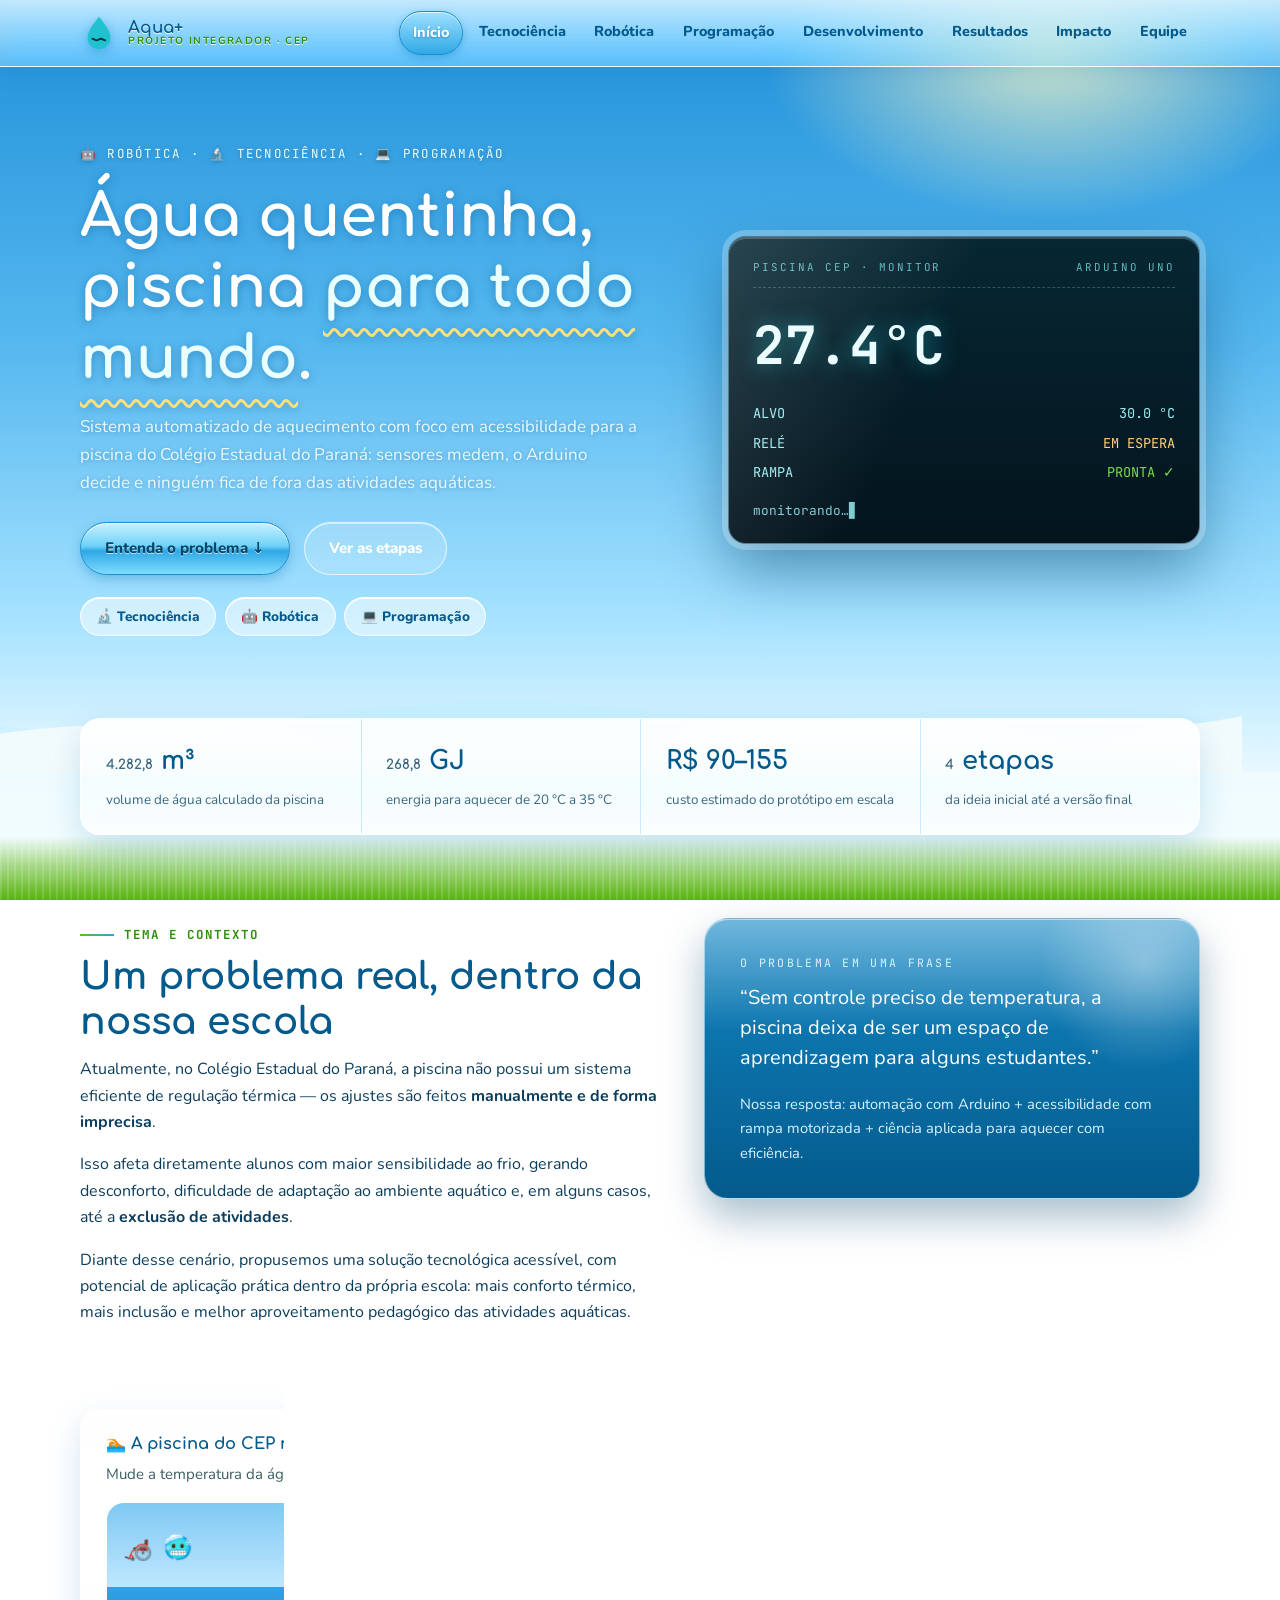
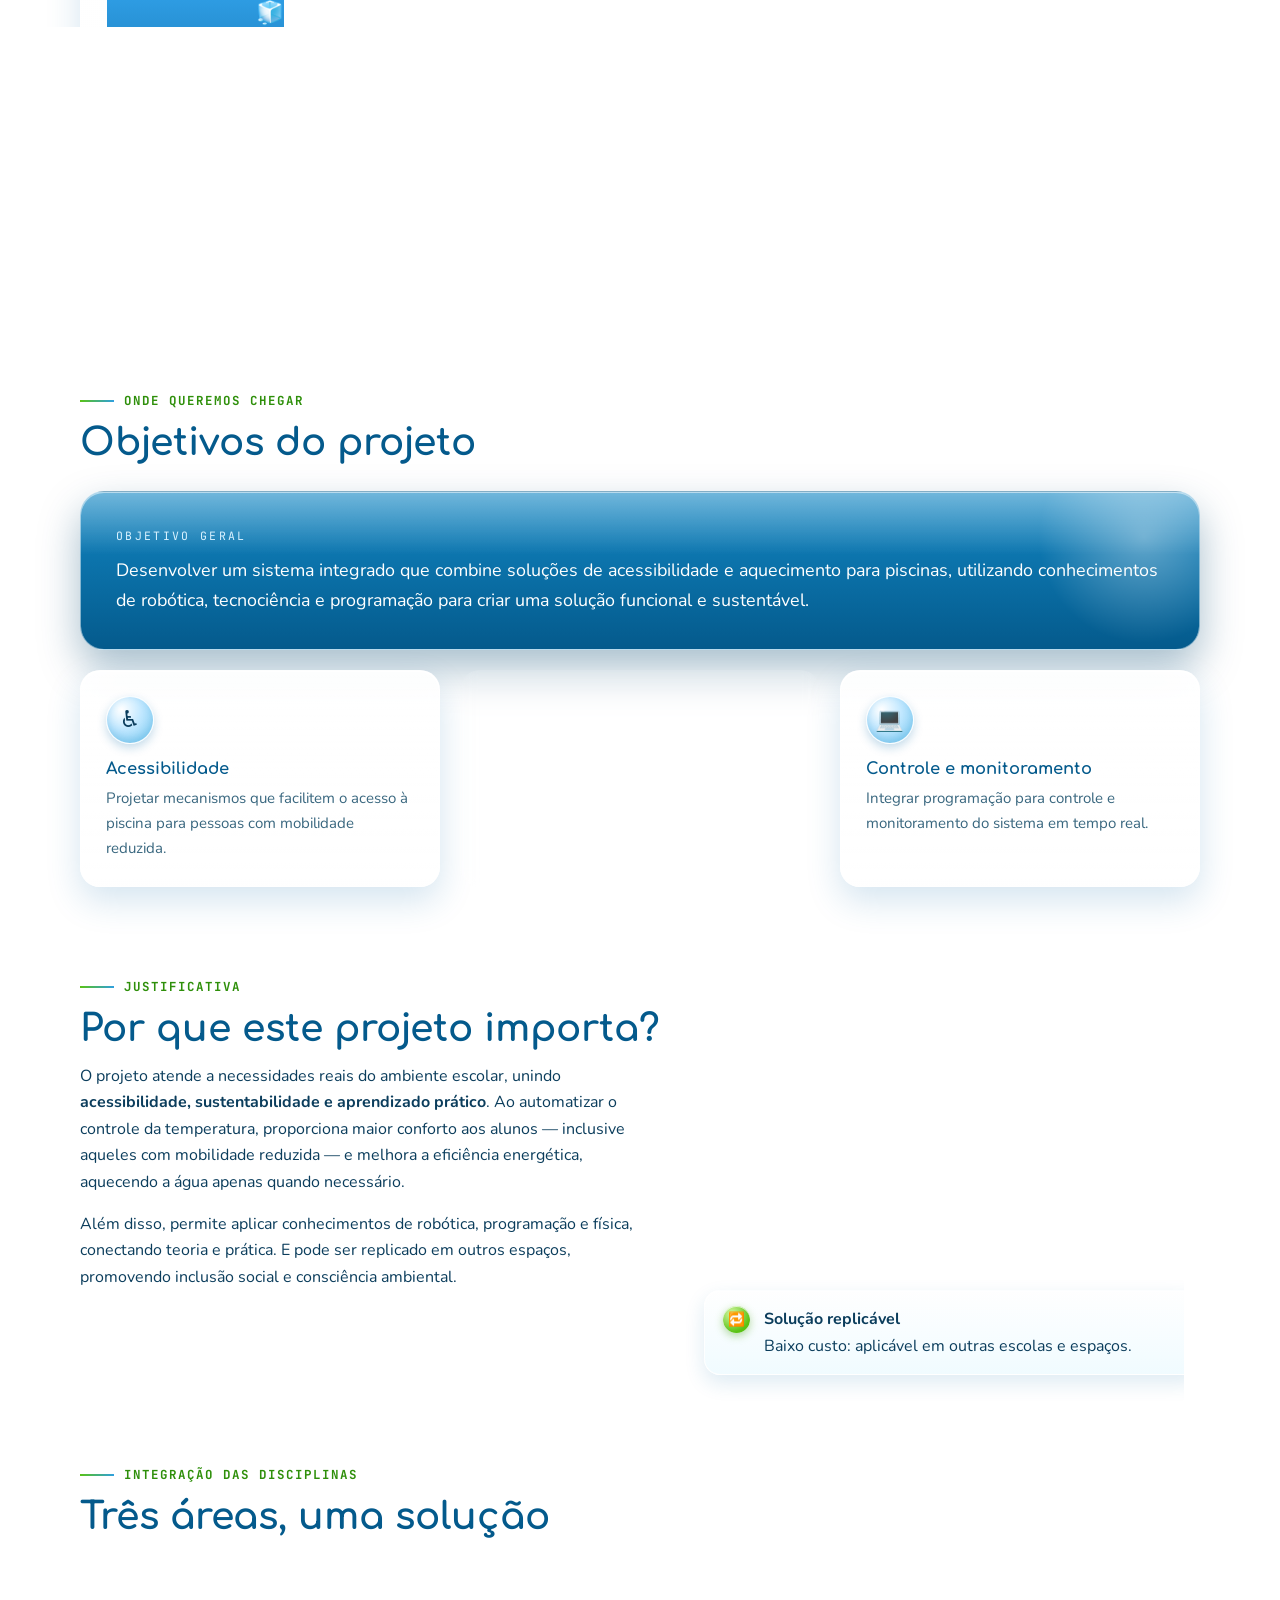
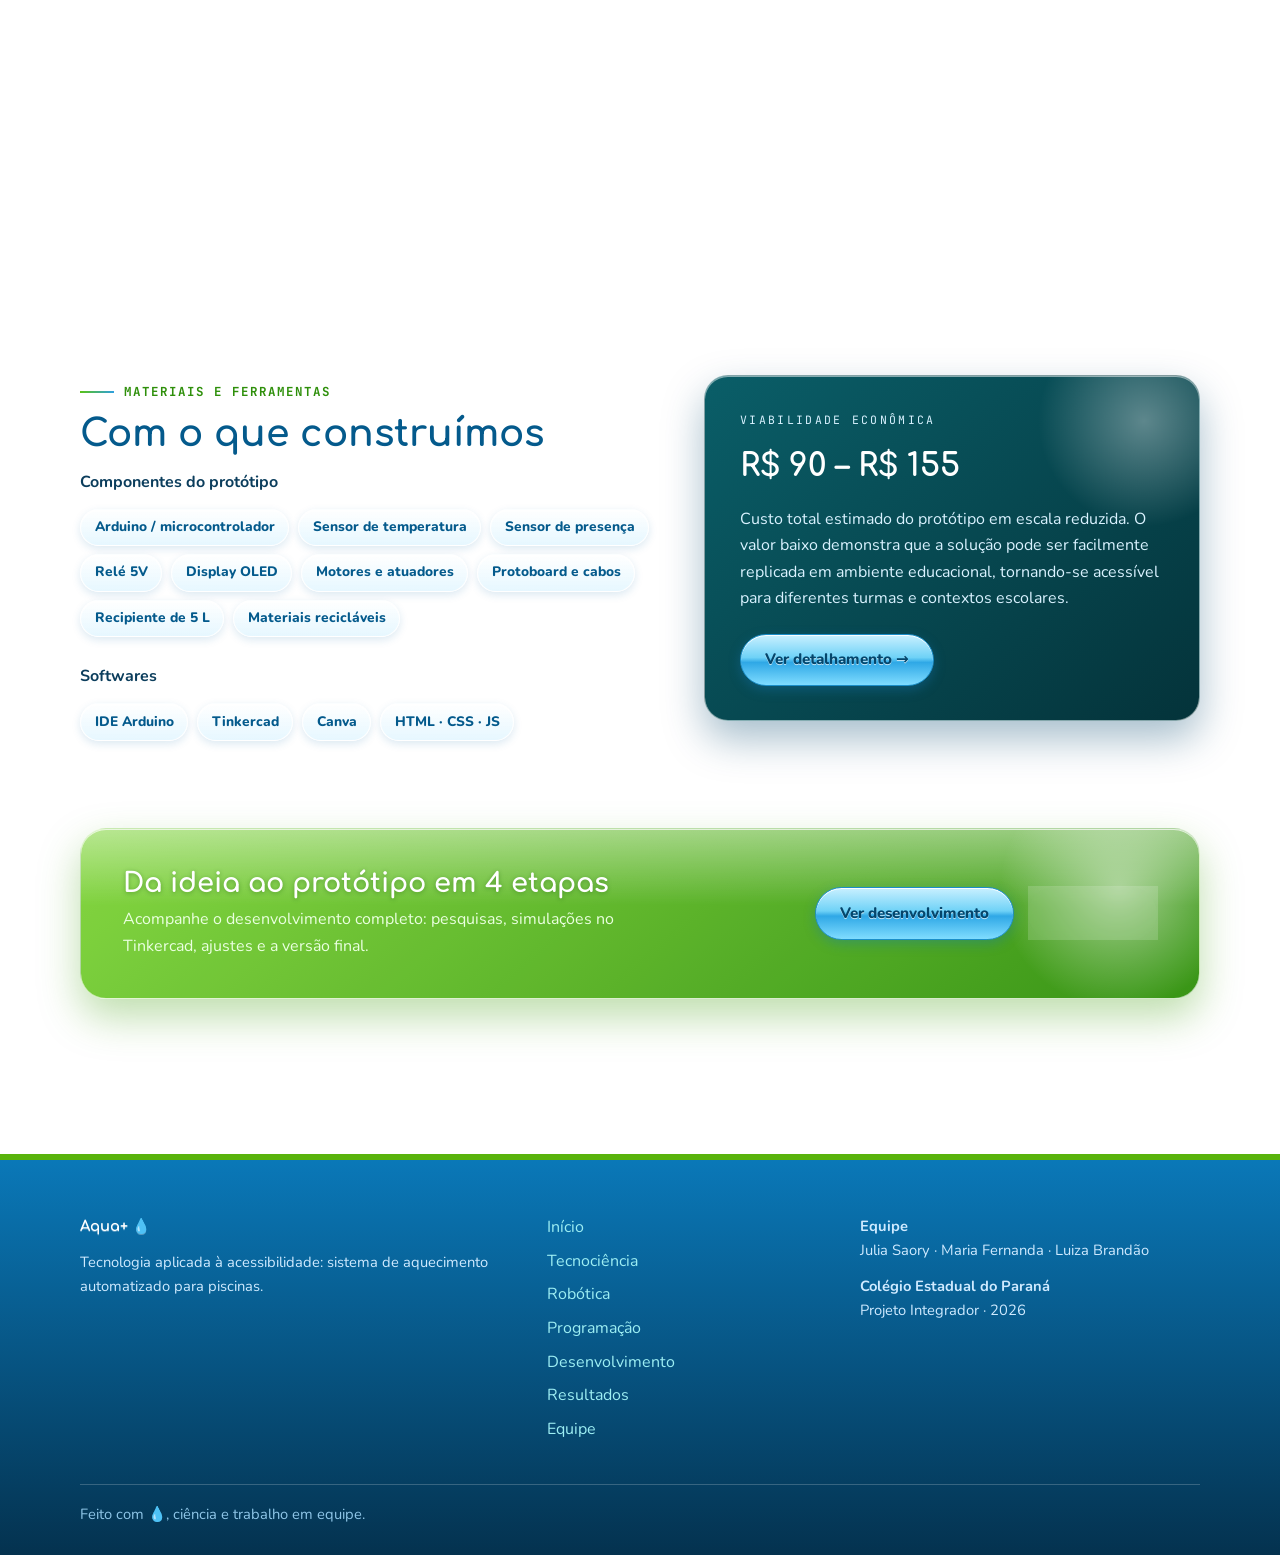
==== commit d764e939: "Add vapor animation script for pool temperature" ====
--- a/index.html
+++ b/index.html
@@ -392,5 +392,44 @@
 </footer>
 
 <script src="js/script.js"></script>
+  <script>
+/* ===== PATCH: fumacinha da piscina (funciona em PC e celular) ===== */
+(function(){
+  var slider=document.getElementById('pis-temp');
+  var agua=document.getElementById('pis-agua');
+  if(!slider||!agua) return;
+  var host=agua.parentNode, vapores=[], pronto=false;
+
+  function cria(){
+    [30,52,72].forEach(function(L,i){
+      var s=document.createElement('span');
+      s.textContent='♨️';
+      s.style.cssText='position:absolute;bottom:162px;left:'+L+'%;font-size:1.6rem;opacity:0;pointer-events:none;z-index:3';
+      host.appendChild(s);
+      /* sobe da água e some no ar — animação via WAAPI (não depende de CSS) */
+      s._anim=s.animate(
+        [{transform:'translateY(12px)',opacity:0},
+         {opacity:.95,offset:.4},
+         {transform:'translateY(-50px)',opacity:0}],
+        {duration:2400,iterations:Infinity,delay:i*650,easing:'ease-out'});
+      s._anim.cancel();           /* começa “guardada” */
+      s._off=true;
+      vapores.push(s);
+    });
+    pronto=true;
+  }
+
+  function checa(){
+    if(!pronto) cria();
+    var quente=(+slider.value)>34;
+    vapores.forEach(function(s){
+      if(quente && s._off){ s._anim.play();   s._off=false; }
+      if(!quente && !s._off){ s._anim.cancel(); s._off=true; }
+    });
+  }
+  setInterval(checa,400);          /* pega também as mudanças pelos botões 🔥/❄️ */
+  slider.addEventListener('input',checa);
+})();
+</script>
 </body>
 </html>
